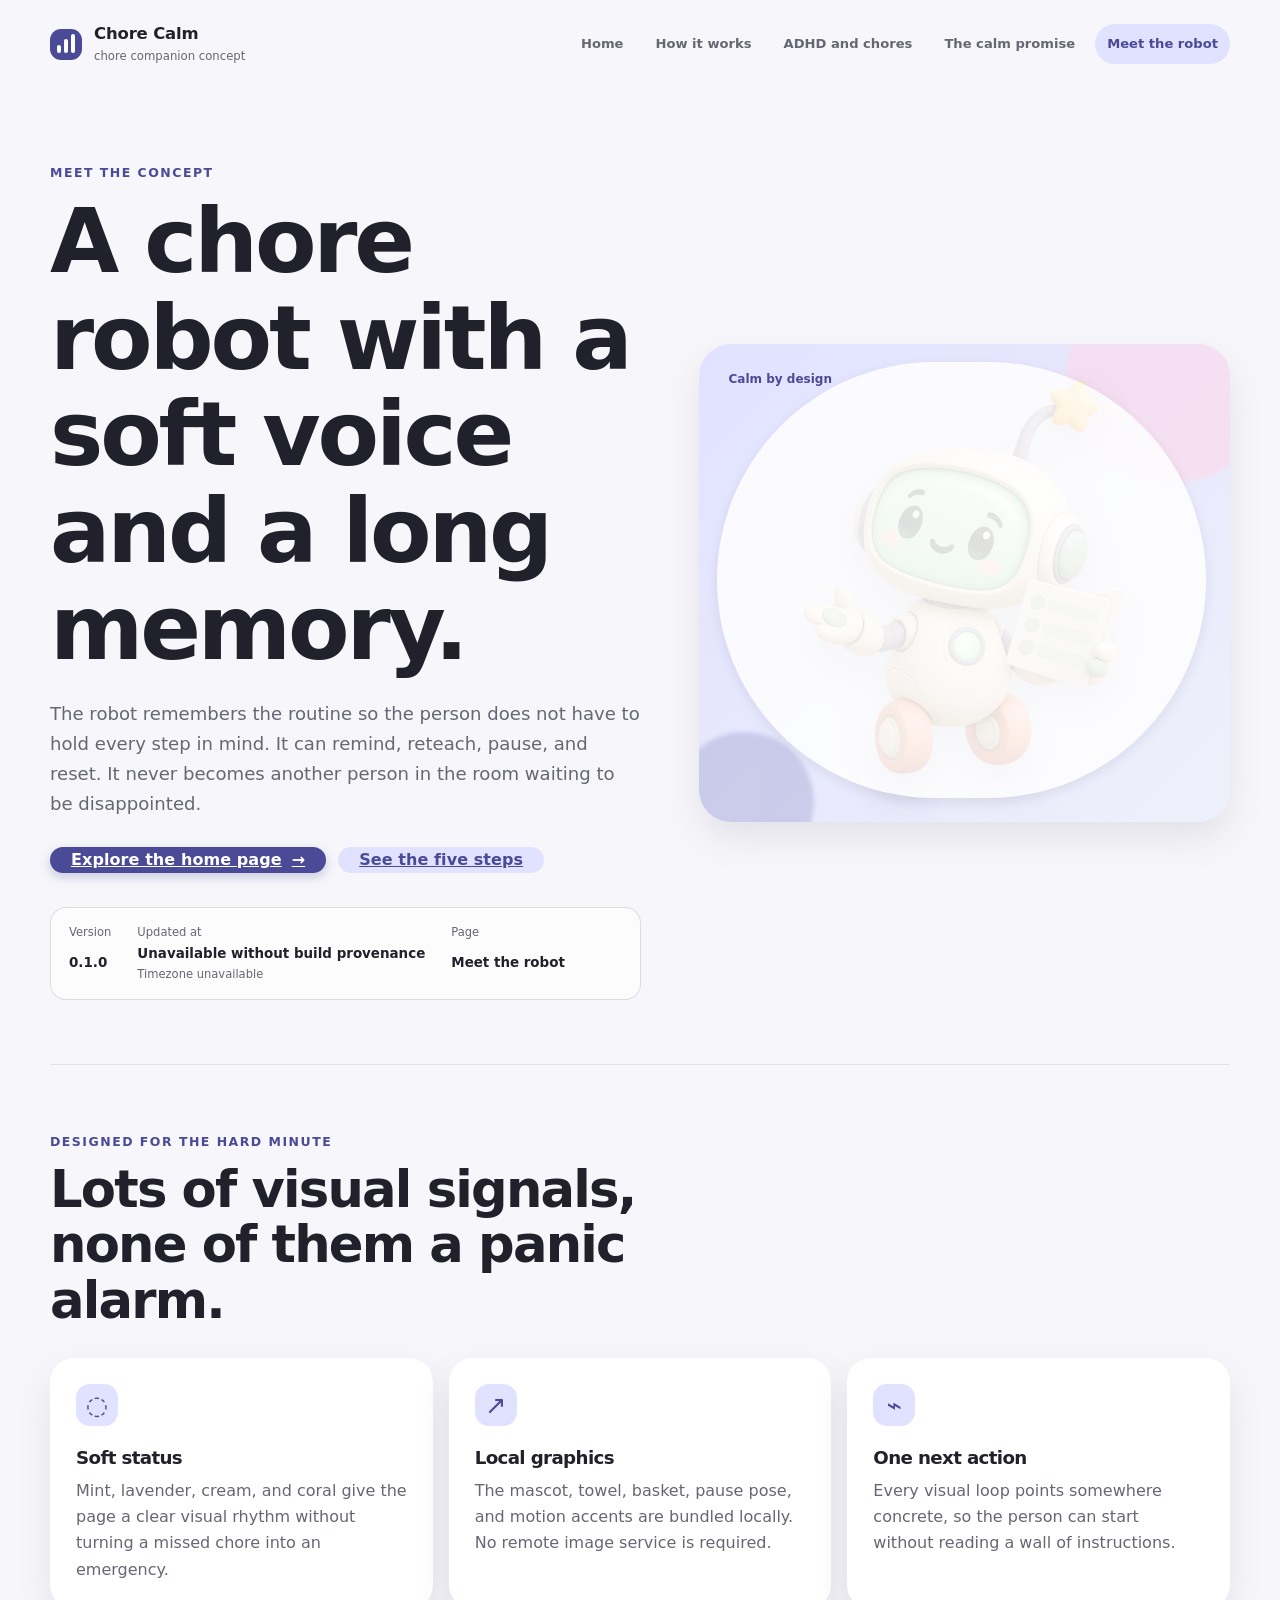
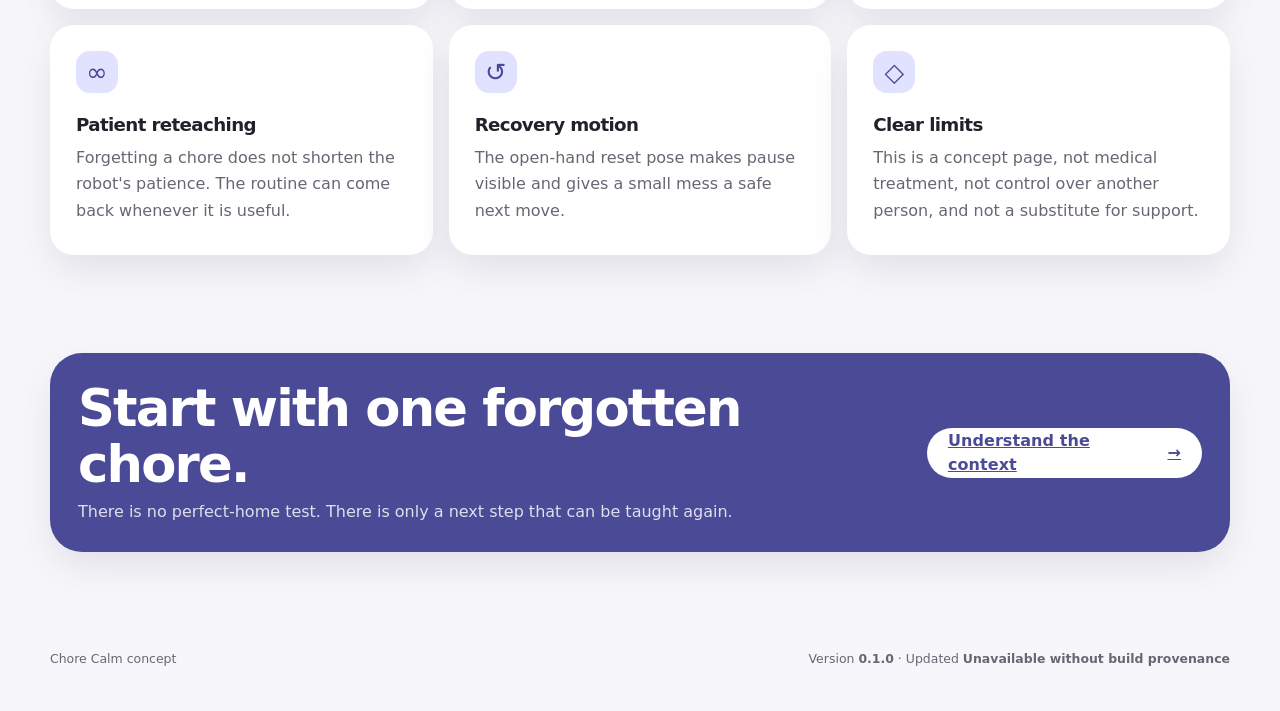
==== about-robot.html @ 0ca21f9e "Expand Chore Calm into a visual marketing site Add dedicated marketing pages for the five-step loop," ====
<!doctype html>
<html lang="en">
  <head>
    <meta charset="utf-8" /><meta name="viewport" content="width=device-width, initial-scale=1" /><meta name="theme-color" content="#f6f7fb" />
    <meta name="description" content="Meet the Chore Calm robot concept, its local-first graphics, and its clear limits." />
    <meta property="og:title" content="Meet the chore companion | Chore Calm" /><meta property="og:description" content="A friendly robot concept for patient teaching, calm reminders, and gentle resets." /><meta property="og:url" content="https://ding-ding-projects.github.io/chore-calm/about-robot.html" /><meta property="og:type" content="website" /><meta property="og:site_name" content="Chore Calm" /><meta property="og:image" content="https://ding-ding-projects.github.io/chore-calm/social-preview.png" /><meta property="og:image:width" content="1200" /><meta property="og:image:height" content="630" /><meta property="og:image:alt" content="Friendly Chore Calm robot holding a five-step card" /><meta name="twitter:card" content="summary_large_image" />
    <title>Meet the chore companion | Chore Calm</title><link rel="icon" href="favicon.svg" type="image/svg+xml" /><link rel="stylesheet" href="styles.css" />
  </head>
  <body><a class="skip-link" href="#main-content">Skip to content</a><div class="app-shell">
    <header class="top-bar" aria-label="Page header"><a class="brand" href="index.html" aria-label="Chore Calm home"><span class="brand-mark" aria-hidden="true"><span></span><span></span><span></span></span><span><strong>Chore Calm</strong><small>chore companion concept</small></span></a><nav class="page-nav" aria-label="Marketing pages"><a href="index.html">Home</a><a href="how-it-works.html">How it works</a><a href="adhd-and-chores.html">ADHD and chores</a><a href="calm-promise.html">The calm promise</a><a href="about-robot.html" aria-current="page">Meet the robot</a></nav></header>
    <main id="main-content" class="marketing-page" tabindex="-1">
      <section class="marketing-hero section-wrap" aria-labelledby="robot-title"><div><p class="eyebrow">Meet the concept</p><h1 id="robot-title">A chore robot with a soft voice and a long memory.</h1><p class="hero-lede">The robot remembers the routine so the person does not have to hold every step in mind. It can remind, reteach, pause, and reset. It never becomes another person in the room waiting to be disappointed.</p><div class="hero-actions"><a class="button button-filled" href="index.html">Explore the home page <span aria-hidden="true">→</span></a><a class="button button-tonal" href="how-it-works.html">See the five steps</a></div><div class="provenance-card" aria-label="Page provenance"><div><span class="meta-label">Version</span><strong data-version>0.1.0</strong></div><div><span class="meta-label">Updated at</span><strong data-updated>Unavailable</strong><small class="meta-label" data-timezone>Timezone unavailable</small></div><div><span class="meta-label">Page</span><strong>Meet the robot</strong></div></div></div><div class="marketing-hero-art"><img src="assets/chore-calm-mascot-hero.png" alt="Friendly cream, mint, and coral Chore Calm robot holding a five-step card" /><span class="graphic-badge">Calm by design</span></div></section>
      <section class="section-wrap graphics-section" aria-labelledby="details-title"><div class="section-heading"><p class="eyebrow">Designed for the hard minute</p><h2 id="details-title">Lots of visual signals, none of them a panic alarm.</h2></div><div class="marketing-grid">
        <md-card class="marketing-card"><span class="large-icon" aria-hidden="true">◌</span><h3>Soft status</h3><p>Mint, lavender, cream, and coral give the page a clear visual rhythm without turning a missed chore into an emergency.</p></md-card>
        <md-card class="marketing-card"><span class="large-icon" aria-hidden="true">↗</span><h3>Local graphics</h3><p>The mascot, towel, basket, pause pose, and motion accents are bundled locally. No remote image service is required.</p></md-card>
        <md-card class="marketing-card"><span class="large-icon" aria-hidden="true">⌁</span><h3>One next action</h3><p>Every visual loop points somewhere concrete, so the person can start without reading a wall of instructions.</p></md-card>
        <md-card class="marketing-card"><span class="large-icon" aria-hidden="true">∞</span><h3>Patient reteaching</h3><p>Forgetting a chore does not shorten the robot's patience. The routine can come back whenever it is useful.</p></md-card>
        <md-card class="marketing-card"><span class="large-icon" aria-hidden="true">↺</span><h3>Recovery motion</h3><p>The open-hand reset pose makes pause visible and gives a small mess a safe next move.</p></md-card>
        <md-card class="marketing-card promise-card-primary"><span class="large-icon" aria-hidden="true">◇</span><h3>Clear limits</h3><p>This is a concept page, not medical treatment, not control over another person, and not a substitute for support.</p></md-card>
      </div></section>
      <section class="section-wrap marketing-cta"><div><h2>Start with one forgotten chore.</h2><p>There is no perfect-home test. There is only a next step that can be taught again.</p></div><a class="button button-tonal" href="adhd-and-chores.html">Understand the context <span aria-hidden="true">→</span></a></section>
    </main><footer class="footer section-wrap"><span>Chore Calm concept</span><span>Version <strong data-version>0.1.0</strong> · Updated <strong data-updated>unavailable</strong></span></footer>
  </div><script src="build-provenance.js"></script><script src="md3-components.js"></script><script src="marketing-page.js"></script></body>
</html>
---- styles.css ----
:root {
  color-scheme: light;
  --bg: #f7f7fb;
  --surface: #ffffff;
  --surface-container: #eef0fb;
  --surface-high: #e5e7f4;
  --ink: #20212a;
  --muted: #656873;
  --outline: #777985;
  --primary: #4a4a96;
  --on-primary: #ffffff;
  --primary-soft: #e1e2ff;
  --secondary: #5d5c70;
  --tertiary: #87506f;
  --tertiary-soft: #ffd8ea;
  --success: #216a50;
  --shadow: 0 16px 36px rgba(43, 43, 70, 0.1);
  --radius-xl: 32px;
  --radius-lg: 24px;
  --radius-md: 16px;
  --radius-sm: 10px;
  --max-width: 1180px;
  --focus: 0 0 0 3px var(--surface), 0 0 0 6px #6868c0;
  font-family: Inter, ui-sans-serif, system-ui, -apple-system, BlinkMacSystemFont, "Segoe UI", sans-serif;
  line-height: 1.5;
  font-weight: 400;
  font-synthesis: none;
  text-rendering: optimizeLegibility;
}

:root[data-theme="dark"] {
  color-scheme: dark;
  --bg: #12131a;
  --surface: #1c1d25;
  --surface-container: #242535;
  --surface-high: #2b2c3f;
  --ink: #e6e1ea;
  --muted: #c4c1ca;
  --outline: #91919f;
  --primary: #c4c3ff;
  --on-primary: #292967;
  --primary-soft: #34346a;
  --secondary: #c8c5d8;
  --tertiary: #f3b1d3;
  --tertiary-soft: #632f50;
  --success: #7ed8af;
  --shadow: 0 16px 36px rgba(0, 0, 0, 0.26);
  --focus: 0 0 0 3px var(--surface), 0 0 0 6px #aaa9ff;
}

* { box-sizing: border-box; }
html { scroll-behavior: smooth; }
body { margin: 0; background: var(--bg); color: var(--ink); }
button, md-button, md-icon-button, md-step-marker, input, select { font: inherit; }
button, md-button, md-icon-button, md-step-marker, select, input[type="range"], input[type="checkbox"], .file-picker { min-height: 48px; }
button, md-button, md-icon-button, md-step-marker, select, .file-picker { cursor: pointer; }
button:focus-visible, md-button:focus-visible, md-icon-button:focus-visible, md-step-marker:focus-visible, a:focus-visible, select:focus-visible, input:focus-visible, .file-picker:focus-within { outline: none; box-shadow: var(--focus); }
a { color: inherit; }
.skip-link { position: fixed; z-index: 20; left: 16px; top: -60px; padding: 12px 16px; background: var(--primary); color: var(--on-primary); border-radius: 12px; text-decoration: none; }
.skip-link:focus { top: 16px; }
.app-shell { min-height: 100vh; overflow: hidden; }
.section-wrap { width: min(calc(100% - 48px), var(--max-width)); margin-inline: auto; }
.top-bar { display: flex; align-items: center; justify-content: space-between; width: min(calc(100% - 48px), var(--max-width)); min-height: 88px; margin: auto; }
.brand { display: inline-flex; align-items: center; gap: 12px; text-decoration: none; }
.brand strong { display: block; font-size: 1.03rem; letter-spacing: -0.01em; }
.brand small { display: block; color: var(--muted); font-size: 0.73rem; margin-top: 1px; }
.brand-mark { display: inline-flex; align-items: end; gap: 3px; height: 31px; padding: 7px; background: var(--primary); border-radius: 11px; }
.brand-mark span { display: block; width: 4px; border-radius: 5px; background: var(--on-primary); }
.brand-mark span:nth-child(1) { height: 8px; }.brand-mark span:nth-child(2) { height: 14px; }.brand-mark span:nth-child(3) { height: 19px; }
.top-actions { display: flex; align-items: center; gap: 10px; }.concept-chip { padding: 7px 12px; border-radius: 99px; color: var(--primary); background: var(--primary-soft); font-size: 0.78rem; font-weight: 700; }
.icon-button { display: inline-grid; place-items: center; width: 48px; padding: 0; border: 0; border-radius: 50%; background: transparent; color: var(--ink); font-size: 1.15rem; }
.icon-button:hover { background: var(--surface-high); }
.hero { display: grid; grid-template-columns: 1.02fr 0.98fr; gap: 72px; align-items: center; min-height: 610px; padding-top: 48px; padding-bottom: 64px; }
.eyebrow { margin: 0 0 12px; color: var(--primary); font-size: 0.78rem; font-weight: 800; letter-spacing: 0.12em; line-height: 1.2; text-transform: uppercase; }
h1, h2, h3, p { margin-top: 0; } h1, h2, h3 { letter-spacing: -0.035em; line-height: 1.08; } h1 { max-width: 650px; margin-bottom: 22px; font-size: clamp(3rem, 7vw, 5.85rem); font-weight: 760; } h2 { margin-bottom: 14px; font-size: clamp(2rem, 4vw, 3.3rem); } h3 { margin-bottom: 8px; font-size: 1.14rem; }
.hero-lede { max-width: 610px; margin-bottom: 28px; color: var(--muted); font-size: 1.13rem; line-height: 1.67; }
.hero-actions { display: flex; flex-wrap: wrap; gap: 12px; margin-bottom: 34px; }.button { display: inline-flex; align-items: center; justify-content: center; gap: 10px; padding: 0 20px; border: 1px solid transparent; border-radius: 999px; font-weight: 750; letter-spacing: 0.005em; transition: transform .18s ease, box-shadow .18s ease, background .18s ease; }.button:hover { transform: translateY(-1px); }.button-filled { background: var(--primary); color: var(--on-primary); box-shadow: 0 4px 12px color-mix(in srgb, var(--primary) 28%, transparent); }.button-tonal { background: var(--primary-soft); color: var(--primary); }.button-outlined { border-color: var(--outline); background: transparent; color: var(--ink); }.text-button { min-height: 40px; padding: 5px 10px; border: 0; border-radius: 9px; background: transparent; color: var(--primary); font-weight: 750; }.text-button:hover { background: var(--primary-soft); }
.provenance-card { display: flex; flex-wrap: wrap; gap: 17px 26px; padding: 16px 18px; border: 1px solid color-mix(in srgb, var(--outline) 24%, transparent); border-radius: var(--radius-md); background: color-mix(in srgb, var(--surface) 60%, transparent); }.provenance-card > div { display: grid; gap: 2px; }.meta-label { color: var(--muted); font-size: 0.72rem; }.provenance-card strong { font-size: 0.84rem; font-weight: 700; }
.hero-visual { display: grid; place-items: center; }.orbital-card { width: min(100%, 500px); overflow: hidden; border: 1px solid color-mix(in srgb, var(--outline) 18%, transparent); border-radius: var(--radius-xl); background: var(--surface-container); box-shadow: var(--shadow); }.orbital-label, .orbital-footer { display: flex; align-items: center; justify-content: space-between; padding: 20px 24px; color: var(--muted); font-size: 0.83rem; }.orbital-label { color: var(--ink); font-weight: 750; }.status-dot { display: inline-block; width: 9px; height: 9px; margin-right: 8px; border-radius: 50%; background: var(--success); box-shadow: 0 0 0 5px color-mix(in srgb, var(--success) 16%, transparent); }.orbital-art { display: block; width: 100%; height: auto; padding: 0 20px; }.orbit-path { fill: none; stroke: var(--primary); stroke-dasharray: 7 12; stroke-linecap: round; stroke-width: 3; opacity: .72; animation: draw-path 4s ease-in-out infinite alternate; }.path-node { fill: var(--surface); stroke: var(--primary); stroke-width: 4; animation: node-breathe 2.6s ease-in-out infinite; }.node-two { animation-delay: .25s; }.node-three { animation-delay: .5s; }.node-four { animation-delay: .75s; }.node-five { animation-delay: 1s; }.robot { transform-box: fill-box; transform-origin: center; animation: robot-float 3.8s ease-in-out infinite; }.robot-shadow { fill: color-mix(in srgb, var(--ink) 15%, transparent); }.robot-body { fill: var(--primary); }.robot-head { fill: var(--surface); stroke: var(--primary); stroke-width: 4; }.robot-eye { fill: var(--primary); }.robot-smile, .robot-antenna, .robot-arm { fill: none; stroke: var(--primary); stroke-linecap: round; stroke-width: 4; }.robot-light { fill: var(--tertiary); }.sparkle path { fill: none; stroke: var(--tertiary); stroke-linecap: round; stroke-width: 4; }.sparkle-one { animation: sparkle 2.5s ease-in-out infinite; }.sparkle-two { animation: sparkle 2.5s ease-in-out .8s infinite; }
.promise-section, .story-section, .controls-section, .closing-section { padding-block: 82px; }.promise-section { border-top: 1px solid color-mix(in srgb, var(--outline) 16%, transparent); }.section-heading { max-width: 700px; margin-bottom: 30px; }.promise-grid { display: grid; grid-template-columns: repeat(3, 1fr); gap: 16px; }.promise-card { min-height: 270px; padding: 28px; border-radius: var(--radius-lg); background: var(--surface); box-shadow: 0 2px 2px color-mix(in srgb, var(--ink) 5%, transparent); }.promise-card-primary { background: var(--tertiary-soft); }.promise-card p { color: var(--muted); line-height: 1.65; }.promise-card-primary p { color: color-mix(in srgb, var(--ink) 76%, transparent); }.large-icon { display: inline-grid; place-items: center; width: 42px; height: 42px; margin-bottom: 22px; border-radius: 14px; background: var(--primary-soft); color: var(--primary); font-size: 1.6rem; }.boundary-note { padding-top: 16px; border-top: 1px solid color-mix(in srgb, var(--ink) 18%, transparent); font-size: .92rem; }
.story-section { border-top: 1px solid color-mix(in srgb, var(--outline) 16%, transparent); }.story-header { display: flex; align-items: end; justify-content: space-between; gap: 24px; }.story-tools { display: flex; align-items: center; flex-wrap: wrap; justify-content: end; gap: 14px; }.switch-label { display: inline-flex; align-items: center; gap: 9px; min-height: 48px; color: var(--ink); font-size: .88rem; font-weight: 700; }.switch-label input { position: absolute; width: 1px; height: 1px; opacity: .01; }.switch-track { position: relative; display: inline-block; width: 42px; height: 24px; padding: 3px; border-radius: 99px; background: var(--outline); transition: background .2s ease; }.switch-track span { display: block; width: 18px; height: 18px; border-radius: 50%; background: white; transition: transform .2s ease; }.switch-label input:checked + .switch-track { background: var(--primary); }.switch-label input:checked + .switch-track span { transform: translateX(18px); }
.scenario-bar { display: flex; align-items: end; gap: 22px; margin-top: 28px; padding: 20px; border-radius: var(--radius-md); background: var(--surface-container); }.scenario-bar label { display: grid; gap: 6px; min-width: min(100%, 285px); }.field-label { color: var(--muted); font-size: .76rem; font-weight: 800; text-transform: uppercase; letter-spacing: .08em; }.scenario-bar select, .field-row select { width: 100%; min-height: 48px; padding: 0 14px; border: 1px solid var(--outline); border-radius: 11px; background: var(--surface); color: var(--ink); }.scenario-bar p { margin: 0; color: var(--muted); font-size: .95rem; }
.story-layout { display: grid; grid-template-columns: minmax(0, 1fr) 330px; gap: 54px; align-items: start; margin-top: 38px; }.story-rail { position: relative; }.rail-line { position: absolute; left: 20px; top: 22px; bottom: 22px; width: 2px; background: color-mix(in srgb, var(--primary) 24%, transparent); }.story-steps { display: grid; gap: 12px; position: relative; list-style: none; margin: 0; padding: 0; }.story-step { display: grid; grid-template-columns: 42px 1fr; gap: 18px; align-items: start; min-height: 104px; padding: 12px 14px 18px 0; border-radius: 18px; transition: background .28s ease, transform .28s ease; }.story-step.is-current { background: var(--surface); transform: translateX(5px); }.step-marker { display: grid; place-items: center; width: 42px; height: 42px; border: 3px solid var(--primary); border-radius: 50%; background: var(--bg); color: var(--primary); font-weight: 800; z-index: 1; }.story-step.is-current .step-marker { background: var(--primary); color: var(--on-primary); box-shadow: 0 0 0 6px var(--primary-soft); }.story-step h3 { margin: 0 0 5px; font-size: 1.15rem; }.story-step p { max-width: 620px; margin: 0; color: var(--muted); }.story-step .secondary-copy { display: none; margin-top: 4px; font-size: .9rem; }.lang-zh .primary-copy { display: none; }.lang-zh .secondary-copy { display: block; }.lang-bilingual .secondary-copy { display: block; }
.narration-card { position: sticky; top: 22px; padding: 24px; border-radius: var(--radius-lg); background: var(--primary); color: var(--on-primary); box-shadow: var(--shadow); }.narration-topline { color: color-mix(in srgb, var(--on-primary) 76%, transparent); font-size: .8rem; font-weight: 750; }.narration-card .status-dot { background: #b5efc6; box-shadow: 0 0 0 5px rgba(181,239,198,.16); }.narration-card p { min-height: 130px; margin: 28px 0 24px; font-size: 1.25rem; font-weight: 700; line-height: 1.35; }.narration-progress { height: 6px; overflow: hidden; border-radius: 99px; background: color-mix(in srgb, var(--on-primary) 26%, transparent); }.narration-progress span { display: block; width: 20%; height: 100%; border-radius: inherit; background: var(--on-primary); transition: width .3s ease; }.narration-footer { display: flex; align-items: center; justify-content: space-between; gap: 12px; margin-top: 14px; color: color-mix(in srgb, var(--on-primary) 82%, transparent); font-size: .83rem; }.narration-footer .text-button { color: var(--on-primary); }
.controls-section { border-top: 1px solid color-mix(in srgb, var(--outline) 16%, transparent); }.control-grid { display: grid; grid-template-columns: repeat(3, 1fr); gap: 16px; }.control-card { display: flex; gap: 18px; padding: 24px; border-radius: var(--radius-lg); background: var(--surface); }.control-card p { margin-bottom: 0; color: var(--muted); font-size: .93rem; line-height: 1.6; }.control-card-icon { display: grid; place-items: center; flex: 0 0 42px; width: 42px; height: 42px; border-radius: 13px; background: var(--surface-container); color: var(--primary); font-size: 1.45rem; }.closing-section { padding-top: 24px; }.closing-card { display: flex; align-items: center; justify-content: space-between; gap: 32px; padding: 44px; border-radius: var(--radius-xl); background: var(--surface-container); }.closing-card p:not(.eyebrow) { max-width: 700px; margin: 0; color: var(--muted); line-height: 1.7; }.footer { display: flex; justify-content: space-between; gap: 20px; padding-block: 28px 42px; color: var(--muted); font-size: .78rem; }
.toast-region { position: fixed; right: 20px; bottom: 20px; z-index: 25; display: grid; gap: 10px; width: min(360px, calc(100% - 40px)); }.toast { padding: 15px 17px; border: 1px solid color-mix(in srgb, var(--outline) 30%, transparent); border-radius: 15px; background: var(--surface); color: var(--ink); box-shadow: var(--shadow); animation: toast-in .25s ease both; }.toast strong { display: block; margin-bottom: 3px; }.toast p { margin: 0; color: var(--muted); font-size: .88rem; }
.surface-dialog { width: min(680px, calc(100% - 32px)); max-height: min(760px, calc(100dvh - 32px)); padding: 0; overflow: hidden; border: 1px solid color-mix(in srgb, var(--outline) 35%, transparent); border-radius: var(--radius-xl); background: var(--surface); color: var(--ink); box-shadow: 0 24px 70px rgba(0,0,0,.3); }.surface-dialog::backdrop { background: rgba(18, 19, 26, .48); backdrop-filter: blur(4px); }.dialog-header { display: flex; align-items: start; justify-content: space-between; gap: 18px; padding: 28px 30px 18px; }.dialog-header h2 { margin-bottom: 0; }.dialog-scroll { max-height: min(570px, calc(100dvh - 188px)); overflow: auto; padding: 0 30px 22px; }.settings-group { padding-block: 20px; border-top: 1px solid color-mix(in srgb, var(--outline) 20%, transparent); }.settings-group h3 { margin-bottom: 16px; font-size: 1.1rem; }.settings-copy { margin: 0 0 16px; color: var(--muted); font-size: .9rem; }.field-row { display: grid; grid-template-columns: 1fr minmax(170px, 230px); align-items: center; gap: 18px; min-height: 68px; }.field-row > span { display: grid; gap: 3px; }.field-row small { color: var(--muted); font-size: .78rem; }.field-row input[type="range"] { width: 100%; accent-color: var(--primary); }.full-row { width: 100%; margin-top: 10px; }.file-picker { display: flex; align-items: center; gap: 12px; flex-wrap: wrap; color: var(--muted); }.file-picker input { position: absolute; width: 1px; height: 1px; overflow: hidden; clip: rect(0 0 0 0); white-space: nowrap; }.file-picker .button { min-height: 48px; }.dialog-actions { display: flex; justify-content: end; padding: 14px 30px 24px; border-top: 1px solid color-mix(in srgb, var(--outline) 20%, transparent); }.palette-dialog { width: min(620px, calc(100% - 32px)); }.palette-search { display: flex; align-items: center; gap: 10px; margin: 0 30px 12px; padding: 0 14px; border: 1px solid var(--outline); border-radius: 14px; }.palette-search input { width: 100%; min-height: 52px; border: 0; outline: 0; background: transparent; color: var(--ink); }.palette-results { display: grid; gap: 6px; min-height: 90px; max-height: 330px; overflow: auto; margin: 0; padding: 0 30px; list-style: none; }.palette-results button { display: flex; align-items: center; justify-content: space-between; width: 100%; min-height: 54px; padding: 0 14px; border: 0; border-radius: 12px; background: transparent; color: var(--ink); text-align: left; }.palette-results button:hover, .palette-results button[aria-selected="true"] { background: var(--primary-soft); }.palette-results small { color: var(--muted); }.palette-hint { margin: 18px 30px 24px; color: var(--muted); font-size: .76rem; }.palette-hint kbd { display: inline-block; margin-right: 4px; padding: 2px 5px; border: 1px solid var(--outline); border-radius: 4px; font-family: inherit; }
@keyframes draw-path { from { stroke-dashoffset: 0; } to { stroke-dashoffset: -38; } } @keyframes node-breathe { 0%,100% { transform: scale(1); transform-origin: center; } 50% { transform: scale(1.12); transform-origin: center; } } @keyframes robot-float { 0%,100% { transform: translateY(0); } 50% { transform: translateY(-7px); } } @keyframes sparkle { 0%,100% { opacity: .25; transform: scale(.7); transform-origin: center; } 50% { opacity: 1; transform: scale(1); transform-origin: center; } } @keyframes toast-in { from { opacity: 0; transform: translateY(8px); } to { opacity: 1; transform: translateY(0); } }
@media (prefers-reduced-motion: reduce) { *, *::before, *::after { scroll-behavior: auto !important; animation-duration: .001ms !important; animation-iteration-count: 1 !important; transition-duration: .001ms !important; } }
@media (max-width: 880px) { .hero { grid-template-columns: 1fr; gap: 34px; min-height: auto; }.hero-copy { max-width: 700px; }.hero-visual { justify-items: start; }.promise-grid, .control-grid { grid-template-columns: 1fr 1fr; }.promise-card-primary { grid-column: 1 / -1; }.story-layout { grid-template-columns: 1fr; gap: 28px; }.narration-card { position: relative; top: auto; }.narration-card p { min-height: auto; }.closing-card { align-items: start; flex-direction: column; } }
@media (max-width: 600px) { .section-wrap, .top-bar { width: min(calc(100% - 32px), var(--max-width)); }.top-bar { min-height: 76px; }.concept-chip { display: none; }.hero { padding-top: 34px; padding-bottom: 36px; }.hero-lede { font-size: 1rem; }.provenance-card { display: grid; gap: 11px; }.promise-section, .story-section, .controls-section, .closing-section { padding-block: 58px; }.promise-grid, .control-grid { grid-template-columns: 1fr; }.promise-card-primary { grid-column: auto; }.story-header, .scenario-bar { align-items: start; flex-direction: column; }.story-tools { justify-content: start; }.story-step { grid-template-columns: 36px 1fr; gap: 14px; }.step-marker { width: 36px; height: 36px; }.rail-line { left: 17px; }.closing-card { padding: 28px; }.footer { align-items: start; flex-direction: column; }.field-row { grid-template-columns: 1fr; gap: 7px; padding-block: 10px; }.dialog-header, .dialog-scroll { padding-inline: 20px; }.palette-search, .palette-results { margin-inline: 20px; padding-inline: 0; }.palette-hint { margin-inline: 20px; } }
@media (max-width: 360px) { .section-wrap, .top-bar { width: calc(100% - 24px); } h1 { font-size: 2.7rem; }.hero-actions .button { width: 100%; }.story-tools .button { width: 100%; }.narration-footer { align-items: start; flex-direction: column; } }

.narration-card .tone-note { min-height: 0; margin: -10px 0 22px; color: color-mix(in srgb, var(--on-primary) 76%, transparent); font-size: .88rem; font-weight: 500; }
.surface-dialog { resize: both; }
.hero-mascot { display: block; width: 125px; height: 125px; object-fit: contain; margin: -12px 24px -6px auto; filter: drop-shadow(0 10px 12px rgba(31, 31, 45, .15)); }
.story-character { display: block; width: 100%; height: 130px; object-fit: contain; object-position: right center; margin: 8px 0 -12px; filter: drop-shadow(0 8px 10px rgba(0, 0, 0, .14)); }
.palette-results md-button { display: flex; align-items: center; justify-content: space-between; width: 100%; min-height: 54px; padding: 0 14px; border: 0; border-radius: 12px; background: transparent; color: var(--ink); text-align: left; }
.palette-results md-button:hover, .palette-results md-button[aria-selected="true"] { background: var(--primary-soft); }

/* Marketing pages and registered local Lang gui component surfaces. */
md-button, md-icon-button { font: inherit; }
md-button, md-icon-button { display: inline-flex; align-items: center; justify-content: center; cursor: pointer; }
md-button:focus-visible, md-icon-button:focus-visible { outline: none; box-shadow: var(--focus); }
md-card { display: block; }
.page-nav { display: flex; align-items: center; gap: 8px; flex-wrap: wrap; }
.page-nav a { padding: 10px 12px; border-radius: 999px; color: var(--muted); text-decoration: none; font-size: .82rem; font-weight: 750; }
.page-nav a:hover, .page-nav a[aria-current="page"] { color: var(--primary); background: var(--primary-soft); }
.marketing-page { padding-bottom: 70px; }
.marketing-hero { display: grid; grid-template-columns: minmax(0, 1fr) minmax(320px, .9fr); gap: 58px; align-items: center; padding-block: 78px 64px; }
.marketing-hero h1 { max-width: 720px; }
.marketing-hero .hero-lede { max-width: 680px; }
.marketing-hero-art { position: relative; min-height: 450px; display: grid; place-items: center; padding: 24px; border-radius: var(--radius-xl); background: linear-gradient(135deg, var(--primary-soft), var(--surface-container)); overflow: hidden; box-shadow: var(--shadow); }
.marketing-hero-art::before, .marketing-hero-art::after { content: ""; position: absolute; border-radius: 50%; filter: blur(2px); opacity: .55; }
.marketing-hero-art::before { width: 210px; height: 210px; top: -70px; right: -45px; background: var(--tertiary-soft); }
.marketing-hero-art::after { width: 140px; height: 140px; bottom: -50px; left: -25px; background: var(--primary); opacity: .18; }
.marketing-hero-art img { position: relative; z-index: 1; width: min(100%, 390px); max-height: 430px; object-fit: contain; filter: drop-shadow(0 18px 18px rgba(31, 31, 45, .18)); animation: robot-float 3.8s ease-in-out infinite; }
.marketing-hero-art .graphic-badge { position: absolute; z-index: 2; right: 24px; bottom: 24px; }
.section-lede { max-width: 720px; color: var(--muted); font-size: 1.05rem; line-height: 1.7; }
.marketing-band { margin-block: 18px 26px; padding: 24px; border: 1px solid color-mix(in srgb, var(--outline) 25%, transparent); border-radius: var(--radius-lg); background: var(--surface); box-shadow: var(--shadow); }
.marketing-band strong { color: var(--primary); }
.graphics-section { padding-block: 70px; border-top: 1px solid color-mix(in srgb, var(--outline) 16%, transparent); }
.graphics-grid { display: grid; grid-template-columns: repeat(2, minmax(0, 1fr)); gap: 18px; }
.graphic-card { overflow: hidden; border-radius: var(--radius-lg); background: var(--surface); box-shadow: var(--shadow); }
.graphic-card-large { grid-column: 1 / -1; display: grid; grid-template-columns: minmax(260px, .9fr) minmax(0, 1fr); }
.graphic-stage { position: relative; min-height: 240px; display: grid; place-items: center; overflow: hidden; }
.graphic-stage img { position: relative; z-index: 1; width: min(78%, 300px); height: 220px; object-fit: contain; filter: drop-shadow(0 14px 14px rgba(31, 31, 45, .16)); animation: robot-float 4.2s ease-in-out infinite; }
.graphic-stage-mint { background: linear-gradient(145deg, #dff7ed, #ebebff); }
.graphic-stage-laundry { background: linear-gradient(145deg, #eef4dd, #e4e1ff); }
.graphic-stage-reset { background: linear-gradient(145deg, #ffe5dc, #e7e0ff); }
.graphic-stage::before, .graphic-stage::after { content: ""; position: absolute; border-radius: 50%; background: var(--surface); opacity: .5; }
.graphic-stage::before { width: 160px; height: 160px; top: -42px; right: -30px; }
.graphic-stage::after { width: 110px; height: 110px; bottom: -32px; left: -20px; background: var(--tertiary-soft); }
.graphic-badge { position: absolute; z-index: 2; left: 18px; top: 18px; padding: 8px 12px; border-radius: 999px; background: color-mix(in srgb, var(--surface) 85%, transparent); color: var(--primary); font-size: .75rem; font-weight: 800; box-shadow: 0 4px 12px rgba(31, 31, 45, .08); }
.graphic-copy { padding: 24px; }
.graphic-copy p { margin-bottom: 0; color: var(--muted); line-height: 1.65; }
.graphic-card-loop { grid-column: 1 / -1; }
.graphic-stage-loop { min-height: 260px; padding: 18px; background: radial-gradient(circle at 20% 25%, var(--tertiary-soft), transparent 32%), linear-gradient(145deg, var(--surface-container), var(--primary-soft)); }
.graphic-stage-loop svg { width: min(100%, 500px); height: auto; }
.marketing-loop { fill: none; stroke: var(--primary); stroke-width: 5; stroke-linecap: round; stroke-dasharray: 9 13; animation: draw-path 4s ease-in-out infinite alternate; }
.graphic-stage-loop circle { fill: var(--surface); stroke: var(--primary); stroke-width: 4; animation: node-breathe 2.6s ease-in-out infinite; }
.loop-sparkle path { fill: none; stroke: var(--tertiary); stroke-width: 5; stroke-linecap: round; }
.loop-labels { position: absolute; right: 22px; bottom: 18px; left: 22px; display: flex; justify-content: space-between; color: var(--primary); font-size: .78rem; font-weight: 800; text-transform: uppercase; letter-spacing: .08em; }
.marketing-grid { display: grid; grid-template-columns: repeat(3, minmax(0, 1fr)); gap: 16px; }
.marketing-card { min-height: 230px; padding: 26px; border-radius: var(--radius-lg); background: var(--surface); box-shadow: var(--shadow); }
.marketing-card h3 { margin-bottom: 10px; }
.marketing-card p { margin-bottom: 0; color: var(--muted); line-height: 1.65; }
.marketing-cta { display: flex; align-items: center; justify-content: space-between; gap: 24px; margin-top: 28px; padding: 28px; border-radius: var(--radius-xl); background: var(--primary); color: var(--on-primary); box-shadow: var(--shadow); }
.marketing-cta h2 { margin-bottom: 8px; }
.marketing-cta p { max-width: 680px; margin-bottom: 0; color: color-mix(in srgb, var(--on-primary) 82%, transparent); }
.marketing-cta .button-tonal { background: var(--on-primary); color: var(--on-primary-container, var(--primary)); }
@media (max-width: 880px) { .marketing-hero { grid-template-columns: 1fr; }.graphic-card-large { grid-template-columns: 1fr; }.marketing-grid { grid-template-columns: 1fr 1fr; } }
@media (max-width: 600px) { .page-nav { width: 100%; justify-content: flex-start; overflow-x: auto; flex-wrap: nowrap; }.page-nav a { flex: 0 0 auto; }.marketing-hero { padding-block: 42px 44px; }.marketing-hero-art { min-height: 340px; }.graphics-grid, .marketing-grid { grid-template-columns: 1fr; }.marketing-cta { align-items: flex-start; flex-direction: column; }.loop-labels { font-size: .63rem; } }
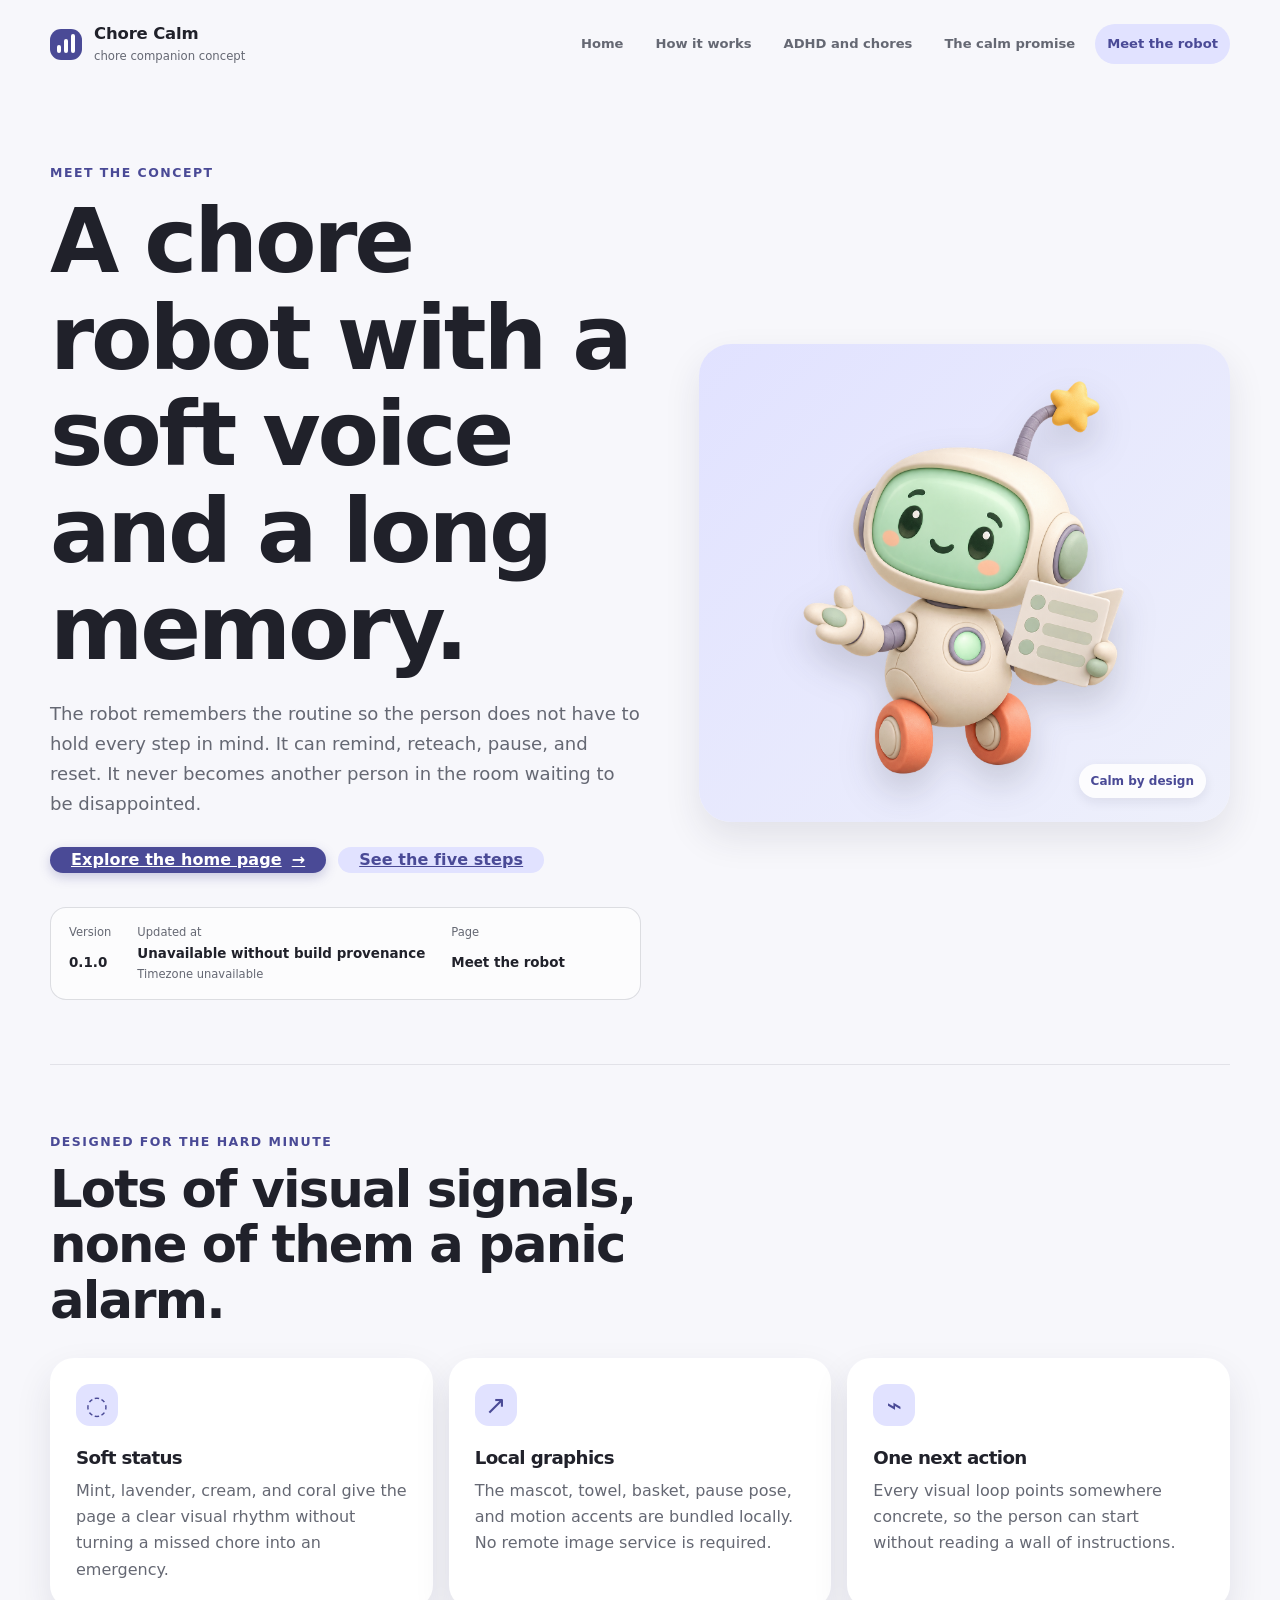
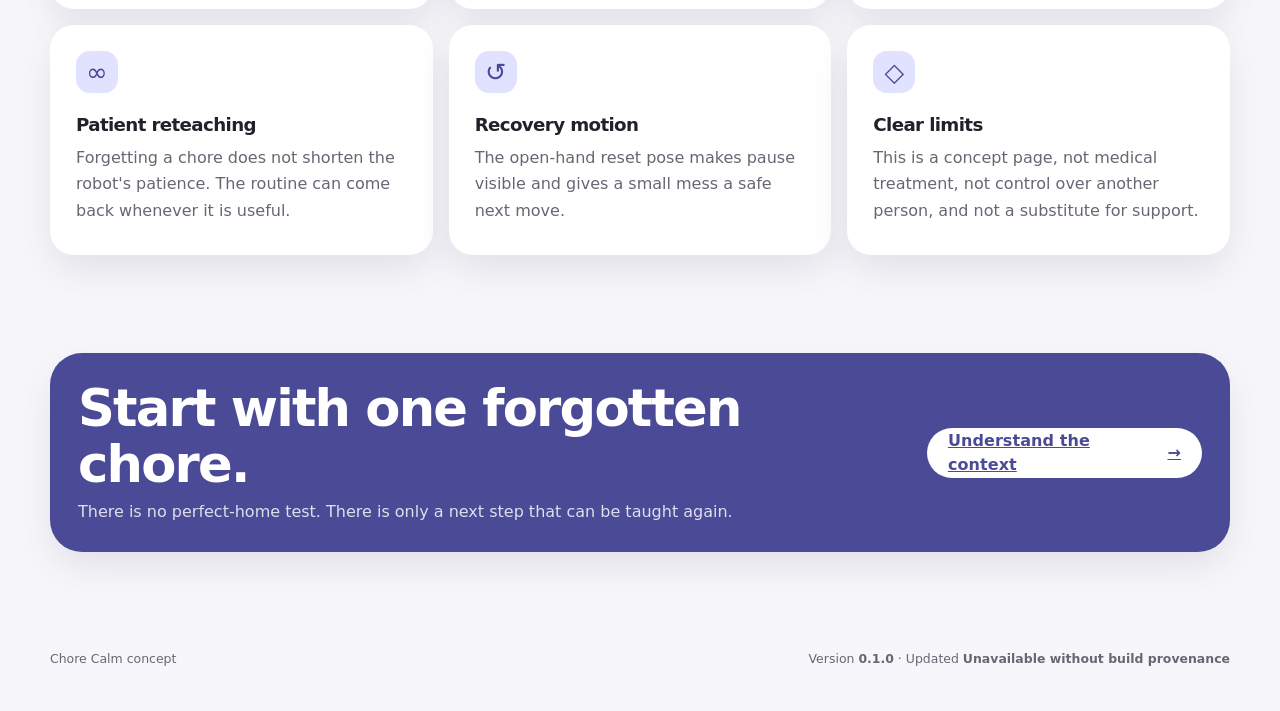
==== commit 1362ea5e: "Suppress public pages from search indexing English: Add page-level noindex metadata and document why" ====
--- a/about-robot.html
+++ b/about-robot.html
@@ -1,7 +1,7 @@
 <!doctype html>
 <html lang="en">
   <head>
-    <meta charset="utf-8" /><meta name="viewport" content="width=device-width, initial-scale=1" /><meta name="theme-color" content="#f6f7fb" />
+    <meta charset="utf-8" /><meta name="viewport" content="width=device-width, initial-scale=1" /><meta name="robots" content="noindex, nofollow, noarchive" /><meta name="theme-color" content="#f6f7fb" />
     <meta name="description" content="Meet the Chore Calm robot concept, its local-first graphics, and its clear limits." />
     <meta property="og:title" content="Meet the chore companion | Chore Calm" /><meta property="og:description" content="A friendly robot concept for patient teaching, calm reminders, and gentle resets." /><meta property="og:url" content="https://ding-ding-projects.github.io/chore-calm/about-robot.html" /><meta property="og:type" content="website" /><meta property="og:site_name" content="Chore Calm" /><meta property="og:image" content="https://ding-ding-projects.github.io/chore-calm/social-preview.png" /><meta property="og:image:width" content="1200" /><meta property="og:image:height" content="630" /><meta property="og:image:alt" content="Friendly Chore Calm robot holding a five-step card" /><meta name="twitter:card" content="summary_large_image" />
     <title>Meet the chore companion | Chore Calm</title><link rel="icon" href="favicon.svg" type="image/svg+xml" /><link rel="stylesheet" href="styles.css" />
--- a/styles.css
+++ b/styles.css
@@ -112,10 +112,11 @@
 .marketing-hero .hero-lede { max-width: 680px; }
 .marketing-hero-art { position: relative; min-height: 450px; display: grid; place-items: center; padding: 24px; border-radius: var(--radius-xl); background: linear-gradient(135deg, var(--primary-soft), var(--surface-container)); overflow: hidden; box-shadow: var(--shadow); }
 .marketing-hero-art::before, .marketing-hero-art::after { content: ""; position: absolute; border-radius: 50%; filter: blur(2px); opacity: .55; }
+.marketing-hero-art::before, .marketing-hero-art::after, .graphic-stage::before, .graphic-stage::after { display: none; }
 .marketing-hero-art::before { width: 210px; height: 210px; top: -70px; right: -45px; background: var(--tertiary-soft); }
 .marketing-hero-art::after { width: 140px; height: 140px; bottom: -50px; left: -25px; background: var(--primary); opacity: .18; }
-.marketing-hero-art img { position: relative; z-index: 1; width: min(100%, 390px); max-height: 430px; object-fit: contain; filter: drop-shadow(0 18px 18px rgba(31, 31, 45, .18)); animation: robot-float 3.8s ease-in-out infinite; }
-.marketing-hero-art .graphic-badge { position: absolute; z-index: 2; right: 24px; bottom: 24px; }
+.marketing-hero-art img { position: relative; z-index: 2; width: min(100%, 390px); max-height: 430px; object-fit: contain; filter: drop-shadow(0 18px 18px rgba(31, 31, 45, .18)); animation: robot-float 3.8s ease-in-out infinite; }
+.marketing-hero-art .graphic-badge { position: absolute; z-index: 2; left: auto; top: auto; right: 24px; bottom: 24px; }
 .section-lede { max-width: 720px; color: var(--muted); font-size: 1.05rem; line-height: 1.7; }
 .marketing-band { margin-block: 18px 26px; padding: 24px; border: 1px solid color-mix(in srgb, var(--outline) 25%, transparent); border-radius: var(--radius-lg); background: var(--surface); box-shadow: var(--shadow); }
 .marketing-band strong { color: var(--primary); }
@@ -124,14 +125,14 @@
 .graphic-card { overflow: hidden; border-radius: var(--radius-lg); background: var(--surface); box-shadow: var(--shadow); }
 .graphic-card-large { grid-column: 1 / -1; display: grid; grid-template-columns: minmax(260px, .9fr) minmax(0, 1fr); }
 .graphic-stage { position: relative; min-height: 240px; display: grid; place-items: center; overflow: hidden; }
-.graphic-stage img { position: relative; z-index: 1; width: min(78%, 300px); height: 220px; object-fit: contain; filter: drop-shadow(0 14px 14px rgba(31, 31, 45, .16)); animation: robot-float 4.2s ease-in-out infinite; }
+.graphic-stage img { position: relative; z-index: 2; width: min(78%, 300px); height: 220px; object-fit: contain; filter: drop-shadow(0 14px 14px rgba(31, 31, 45, .16)); animation: robot-float 4.2s ease-in-out infinite; }
 .graphic-stage-mint { background: linear-gradient(145deg, #dff7ed, #ebebff); }
 .graphic-stage-laundry { background: linear-gradient(145deg, #eef4dd, #e4e1ff); }
 .graphic-stage-reset { background: linear-gradient(145deg, #ffe5dc, #e7e0ff); }
-.graphic-stage::before, .graphic-stage::after { content: ""; position: absolute; border-radius: 50%; background: var(--surface); opacity: .5; }
+.graphic-stage::before, .graphic-stage::after { content: ""; position: absolute; z-index: 0; border-radius: 50%; background: var(--surface); opacity: .5; }
 .graphic-stage::before { width: 160px; height: 160px; top: -42px; right: -30px; }
 .graphic-stage::after { width: 110px; height: 110px; bottom: -32px; left: -20px; background: var(--tertiary-soft); }
-.graphic-badge { position: absolute; z-index: 2; left: 18px; top: 18px; padding: 8px 12px; border-radius: 999px; background: color-mix(in srgb, var(--surface) 85%, transparent); color: var(--primary); font-size: .75rem; font-weight: 800; box-shadow: 0 4px 12px rgba(31, 31, 45, .08); }
+.graphic-badge { position: absolute; z-index: 2; left: 18px; top: 18px; width: max-content; max-width: calc(100% - 36px); height: fit-content; padding: 8px 12px; border-radius: 999px; background: color-mix(in srgb, var(--surface) 85%, transparent); color: var(--primary); font-size: .75rem; font-weight: 800; box-shadow: 0 4px 12px rgba(31, 31, 45, .08); }
 .graphic-copy { padding: 24px; }
 .graphic-copy p { margin-bottom: 0; color: var(--muted); line-height: 1.65; }
 .graphic-card-loop { grid-column: 1 / -1; }
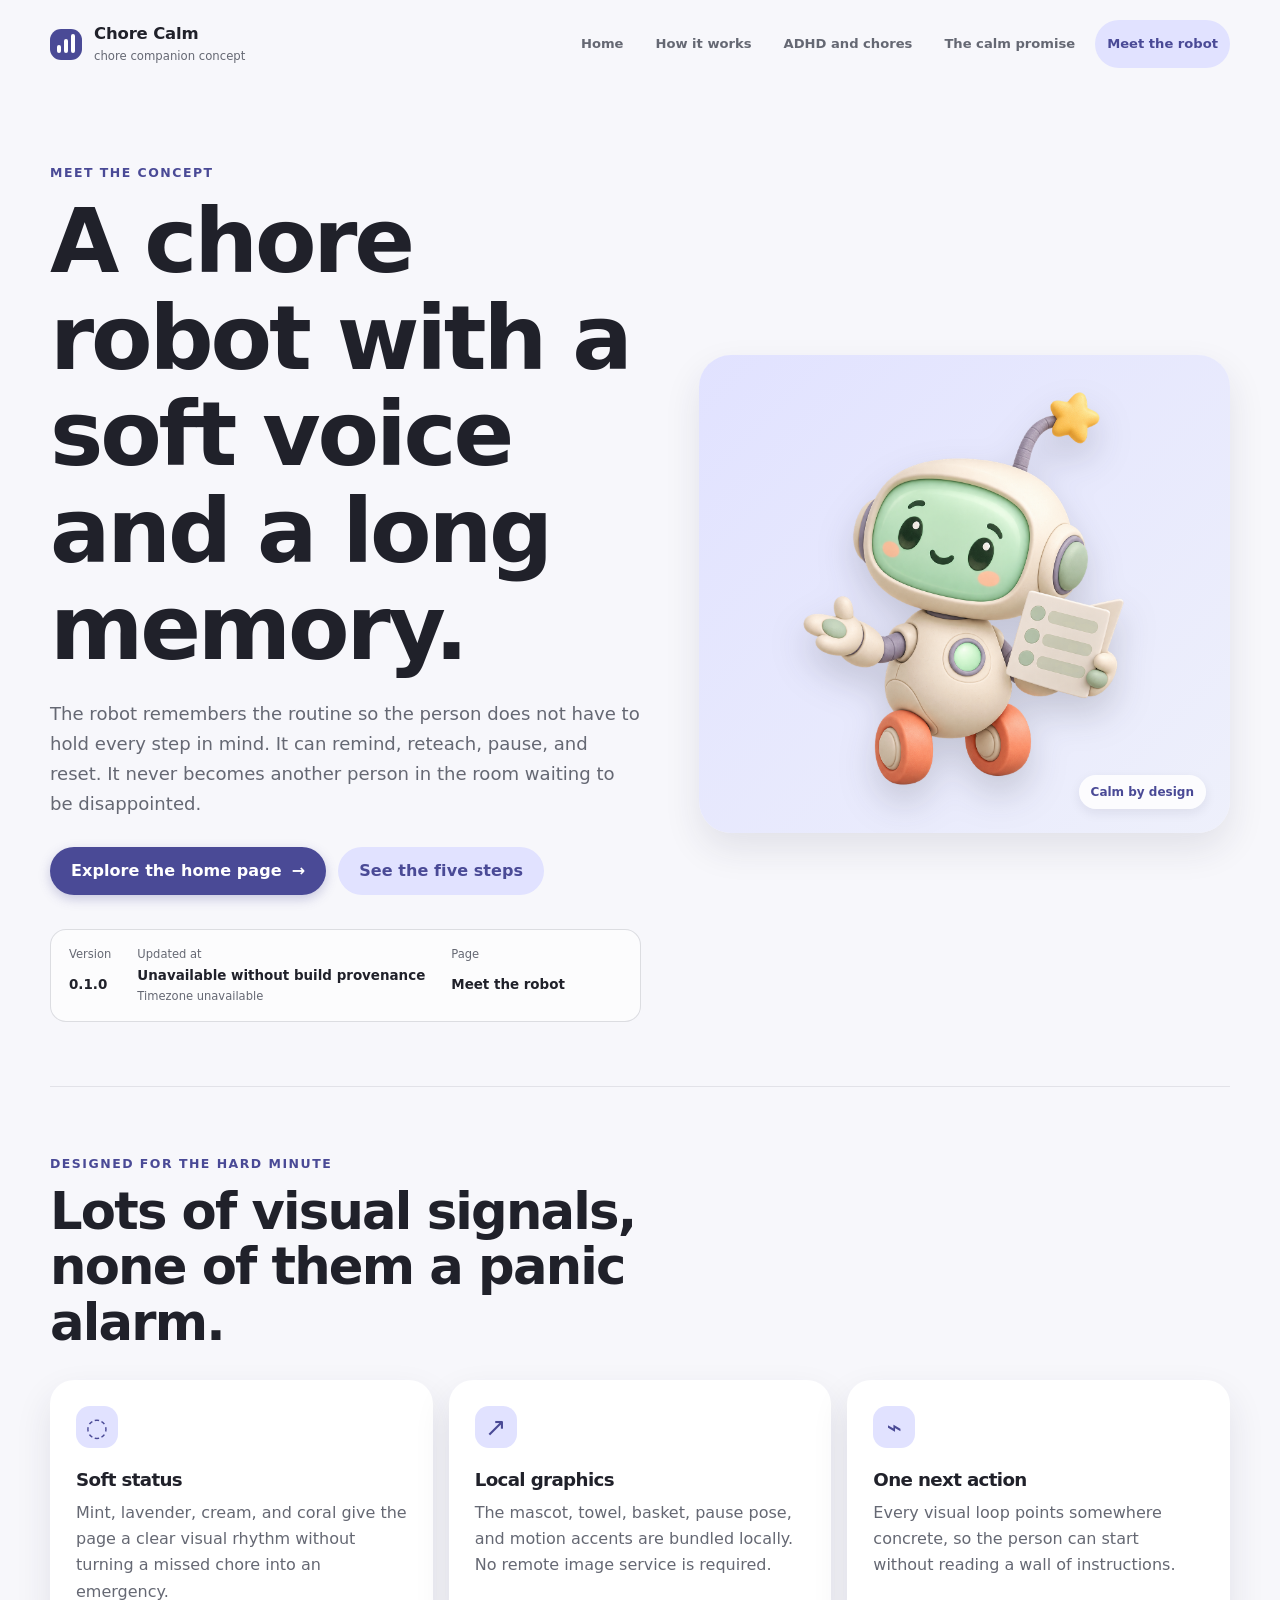
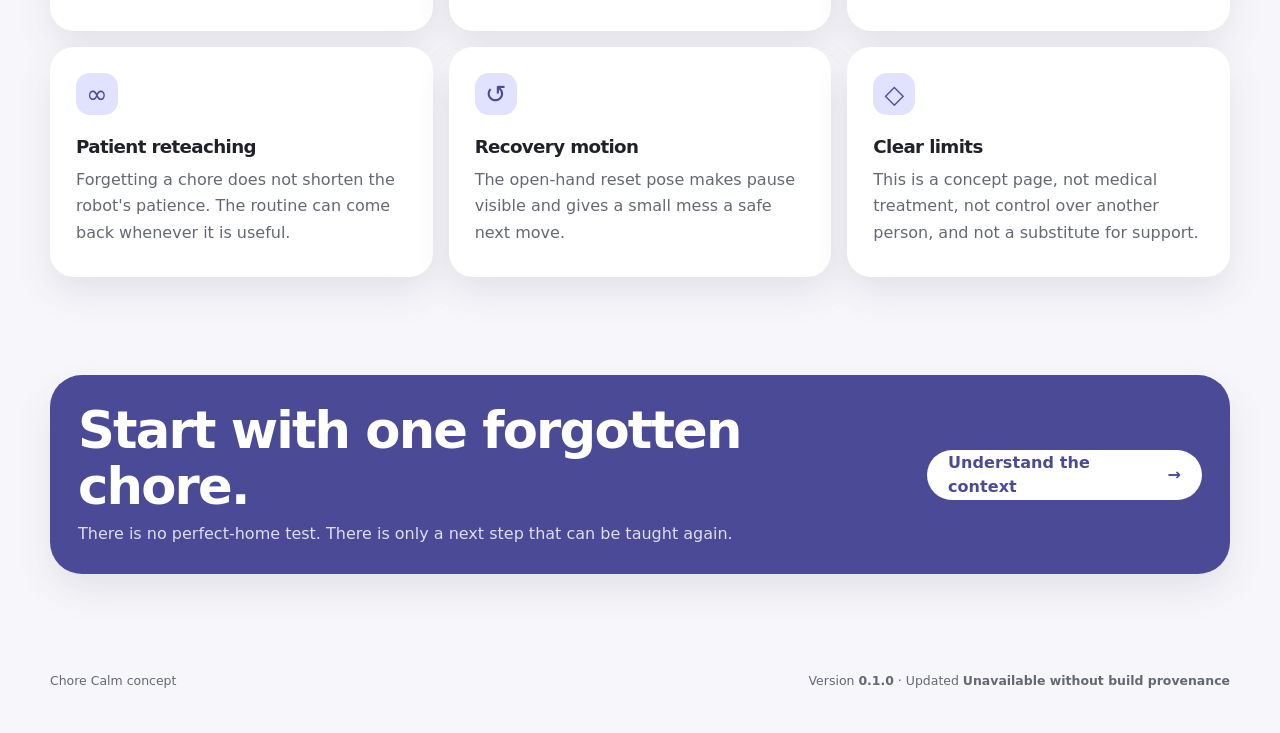
==== commit a342e383: "Use registered primitives for marketing navigation English: Replace marketing anchors with local md-" ====
--- a/about-robot.html
+++ b/about-robot.html
@@ -7,9 +7,9 @@
     <title>Meet the chore companion | Chore Calm</title><link rel="icon" href="favicon.svg" type="image/svg+xml" /><link rel="stylesheet" href="styles.css" />
   </head>
   <body><a class="skip-link" href="#main-content">Skip to content</a><div class="app-shell">
-    <header class="top-bar" aria-label="Page header"><a class="brand" href="index.html" aria-label="Chore Calm home"><span class="brand-mark" aria-hidden="true"><span></span><span></span><span></span></span><span><strong>Chore Calm</strong><small>chore companion concept</small></span></a><nav class="page-nav" aria-label="Marketing pages"><a href="index.html">Home</a><a href="how-it-works.html">How it works</a><a href="adhd-and-chores.html">ADHD and chores</a><a href="calm-promise.html">The calm promise</a><a href="about-robot.html" aria-current="page">Meet the robot</a></nav></header>
+    <header class="top-bar" aria-label="Page header"><md-link class="brand" href="index.html" aria-label="Chore Calm home"><span class="brand-mark" aria-hidden="true"><span></span><span></span><span></span></span><span><strong>Chore Calm</strong><small>chore companion concept</small></span></md-link><nav class="page-nav" aria-label="Marketing pages"><md-link href="index.html">Home</md-link><md-link href="how-it-works.html">How it works</md-link><md-link href="adhd-and-chores.html">ADHD and chores</md-link><md-link href="calm-promise.html">The calm promise</md-link><md-link href="about-robot.html" aria-current="page">Meet the robot</md-link></nav></header>
     <main id="main-content" class="marketing-page" tabindex="-1">
-      <section class="marketing-hero section-wrap" aria-labelledby="robot-title"><div><p class="eyebrow">Meet the concept</p><h1 id="robot-title">A chore robot with a soft voice and a long memory.</h1><p class="hero-lede">The robot remembers the routine so the person does not have to hold every step in mind. It can remind, reteach, pause, and reset. It never becomes another person in the room waiting to be disappointed.</p><div class="hero-actions"><a class="button button-filled" href="index.html">Explore the home page <span aria-hidden="true">→</span></a><a class="button button-tonal" href="how-it-works.html">See the five steps</a></div><div class="provenance-card" aria-label="Page provenance"><div><span class="meta-label">Version</span><strong data-version>0.1.0</strong></div><div><span class="meta-label">Updated at</span><strong data-updated>Unavailable</strong><small class="meta-label" data-timezone>Timezone unavailable</small></div><div><span class="meta-label">Page</span><strong>Meet the robot</strong></div></div></div><div class="marketing-hero-art"><img src="assets/chore-calm-mascot-hero.png" alt="Friendly cream, mint, and coral Chore Calm robot holding a five-step card" /><span class="graphic-badge">Calm by design</span></div></section>
+      <section class="marketing-hero section-wrap" aria-labelledby="robot-title"><div><p class="eyebrow">Meet the concept</p><h1 id="robot-title">A chore robot with a soft voice and a long memory.</h1><p class="hero-lede">The robot remembers the routine so the person does not have to hold every step in mind. It can remind, reteach, pause, and reset. It never becomes another person in the room waiting to be disappointed.</p><div class="hero-actions"><md-button class="button button-filled" href="index.html">Explore the home page <span aria-hidden="true">→</span></md-button><md-button class="button button-tonal" href="how-it-works.html">See the five steps</md-button></div><div class="provenance-card" aria-label="Page provenance"><div><span class="meta-label">Version</span><strong data-version>0.1.0</strong></div><div><span class="meta-label">Updated at</span><strong data-updated>Unavailable</strong><small class="meta-label" data-timezone>Timezone unavailable</small></div><div><span class="meta-label">Page</span><strong>Meet the robot</strong></div></div></div><div class="marketing-hero-art"><img src="assets/chore-calm-mascot-hero.png" alt="Friendly cream, mint, and coral Chore Calm robot holding a five-step card" /><span class="graphic-badge">Calm by design</span></div></section>
       <section class="section-wrap graphics-section" aria-labelledby="details-title"><div class="section-heading"><p class="eyebrow">Designed for the hard minute</p><h2 id="details-title">Lots of visual signals, none of them a panic alarm.</h2></div><div class="marketing-grid">
         <md-card class="marketing-card"><span class="large-icon" aria-hidden="true">◌</span><h3>Soft status</h3><p>Mint, lavender, cream, and coral give the page a clear visual rhythm without turning a missed chore into an emergency.</p></md-card>
         <md-card class="marketing-card"><span class="large-icon" aria-hidden="true">↗</span><h3>Local graphics</h3><p>The mascot, towel, basket, pause pose, and motion accents are bundled locally. No remote image service is required.</p></md-card>
@@ -18,7 +18,7 @@
         <md-card class="marketing-card"><span class="large-icon" aria-hidden="true">↺</span><h3>Recovery motion</h3><p>The open-hand reset pose makes pause visible and gives a small mess a safe next move.</p></md-card>
         <md-card class="marketing-card promise-card-primary"><span class="large-icon" aria-hidden="true">◇</span><h3>Clear limits</h3><p>This is a concept page, not medical treatment, not control over another person, and not a substitute for support.</p></md-card>
       </div></section>
-      <section class="section-wrap marketing-cta"><div><h2>Start with one forgotten chore.</h2><p>There is no perfect-home test. There is only a next step that can be taught again.</p></div><a class="button button-tonal" href="adhd-and-chores.html">Understand the context <span aria-hidden="true">→</span></a></section>
+<section class="section-wrap marketing-cta"><div><h2>Start with one forgotten chore.</h2><p>There is no perfect-home test. There is only a next step that can be taught again.</p></div><md-button class="button button-tonal" href="adhd-and-chores.html">Understand the context <span aria-hidden="true">→</span></md-button></section>
     </main><footer class="footer section-wrap"><span>Chore Calm concept</span><span>Version <strong data-version>0.1.0</strong> · Updated <strong data-updated>unavailable</strong></span></footer>
   </div><script src="build-provenance.js"></script><script src="md3-components.js"></script><script src="marketing-page.js"></script></body>
 </html>
--- a/styles.css
+++ b/styles.css
@@ -51,7 +51,7 @@
 * { box-sizing: border-box; }
 html { scroll-behavior: smooth; }
 body { margin: 0; background: var(--bg); color: var(--ink); }
-button, md-button, md-icon-button, md-step-marker, input, select { font: inherit; }
+button, md-button, md-link, md-icon-button, md-step-marker, input, select { font: inherit; }
 button, md-button, md-icon-button, md-step-marker, select, input[type="range"], input[type="checkbox"], .file-picker { min-height: 48px; }
 button, md-button, md-icon-button, md-step-marker, select, .file-picker { cursor: pointer; }
 button:focus-visible, md-button:focus-visible, md-icon-button:focus-visible, md-step-marker:focus-visible, a:focus-visible, select:focus-visible, input:focus-visible, .file-picker:focus-within { outline: none; box-shadow: var(--focus); }
@@ -99,13 +99,14 @@
 .palette-results md-button:hover, .palette-results md-button[aria-selected="true"] { background: var(--primary-soft); }
 
 /* Marketing pages and registered local Lang gui component surfaces. */
-md-button, md-icon-button { font: inherit; }
-md-button, md-icon-button { display: inline-flex; align-items: center; justify-content: center; cursor: pointer; }
-md-button:focus-visible, md-icon-button:focus-visible { outline: none; box-shadow: var(--focus); }
+md-button, md-link, md-icon-button { font: inherit; }
+md-button, md-link, md-icon-button { display: inline-flex; align-items: center; justify-content: center; cursor: pointer; }
+md-link { color: inherit; text-decoration: none; }
+md-button:focus-visible, md-link:focus-visible, md-icon-button:focus-visible { outline: none; box-shadow: var(--focus); }
 md-card { display: block; }
 .page-nav { display: flex; align-items: center; gap: 8px; flex-wrap: wrap; }
-.page-nav a { padding: 10px 12px; border-radius: 999px; color: var(--muted); text-decoration: none; font-size: .82rem; font-weight: 750; }
-.page-nav a:hover, .page-nav a[aria-current="page"] { color: var(--primary); background: var(--primary-soft); }
+.page-nav md-link { min-height: 48px; padding: 10px 12px; border-radius: 999px; color: var(--muted); font-size: .82rem; font-weight: 750; }
+.page-nav md-link:hover, .page-nav md-link[aria-current="page"] { color: var(--primary); background: var(--primary-soft); }
 .marketing-page { padding-bottom: 70px; }
 .marketing-hero { display: grid; grid-template-columns: minmax(0, 1fr) minmax(320px, .9fr); gap: 58px; align-items: center; padding-block: 78px 64px; }
 .marketing-hero h1 { max-width: 720px; }
@@ -151,4 +152,4 @@
 .marketing-cta p { max-width: 680px; margin-bottom: 0; color: color-mix(in srgb, var(--on-primary) 82%, transparent); }
 .marketing-cta .button-tonal { background: var(--on-primary); color: var(--on-primary-container, var(--primary)); }
 @media (max-width: 880px) { .marketing-hero { grid-template-columns: 1fr; }.graphic-card-large { grid-template-columns: 1fr; }.marketing-grid { grid-template-columns: 1fr 1fr; } }
-@media (max-width: 600px) { .page-nav { width: 100%; justify-content: flex-start; overflow-x: auto; flex-wrap: nowrap; }.page-nav a { flex: 0 0 auto; }.marketing-hero { padding-block: 42px 44px; }.marketing-hero-art { min-height: 340px; }.graphics-grid, .marketing-grid { grid-template-columns: 1fr; }.marketing-cta { align-items: flex-start; flex-direction: column; }.loop-labels { font-size: .63rem; } }
+@media (max-width: 600px) { .page-nav { width: 100%; justify-content: flex-start; overflow-x: auto; overflow-y: hidden; flex-wrap: nowrap; scrollbar-width: thin; scrollbar-color: var(--primary) var(--surface-container); scroll-snap-type: x proximity; }.page-nav md-link { flex: 0 0 auto; scroll-snap-align: start; }.marketing-hero { padding-block: 42px 44px; }.marketing-hero-art { min-height: 340px; }.graphics-grid, .marketing-grid { grid-template-columns: 1fr; }.marketing-cta { align-items: flex-start; flex-direction: column; }.loop-labels { font-size: .63rem; } }
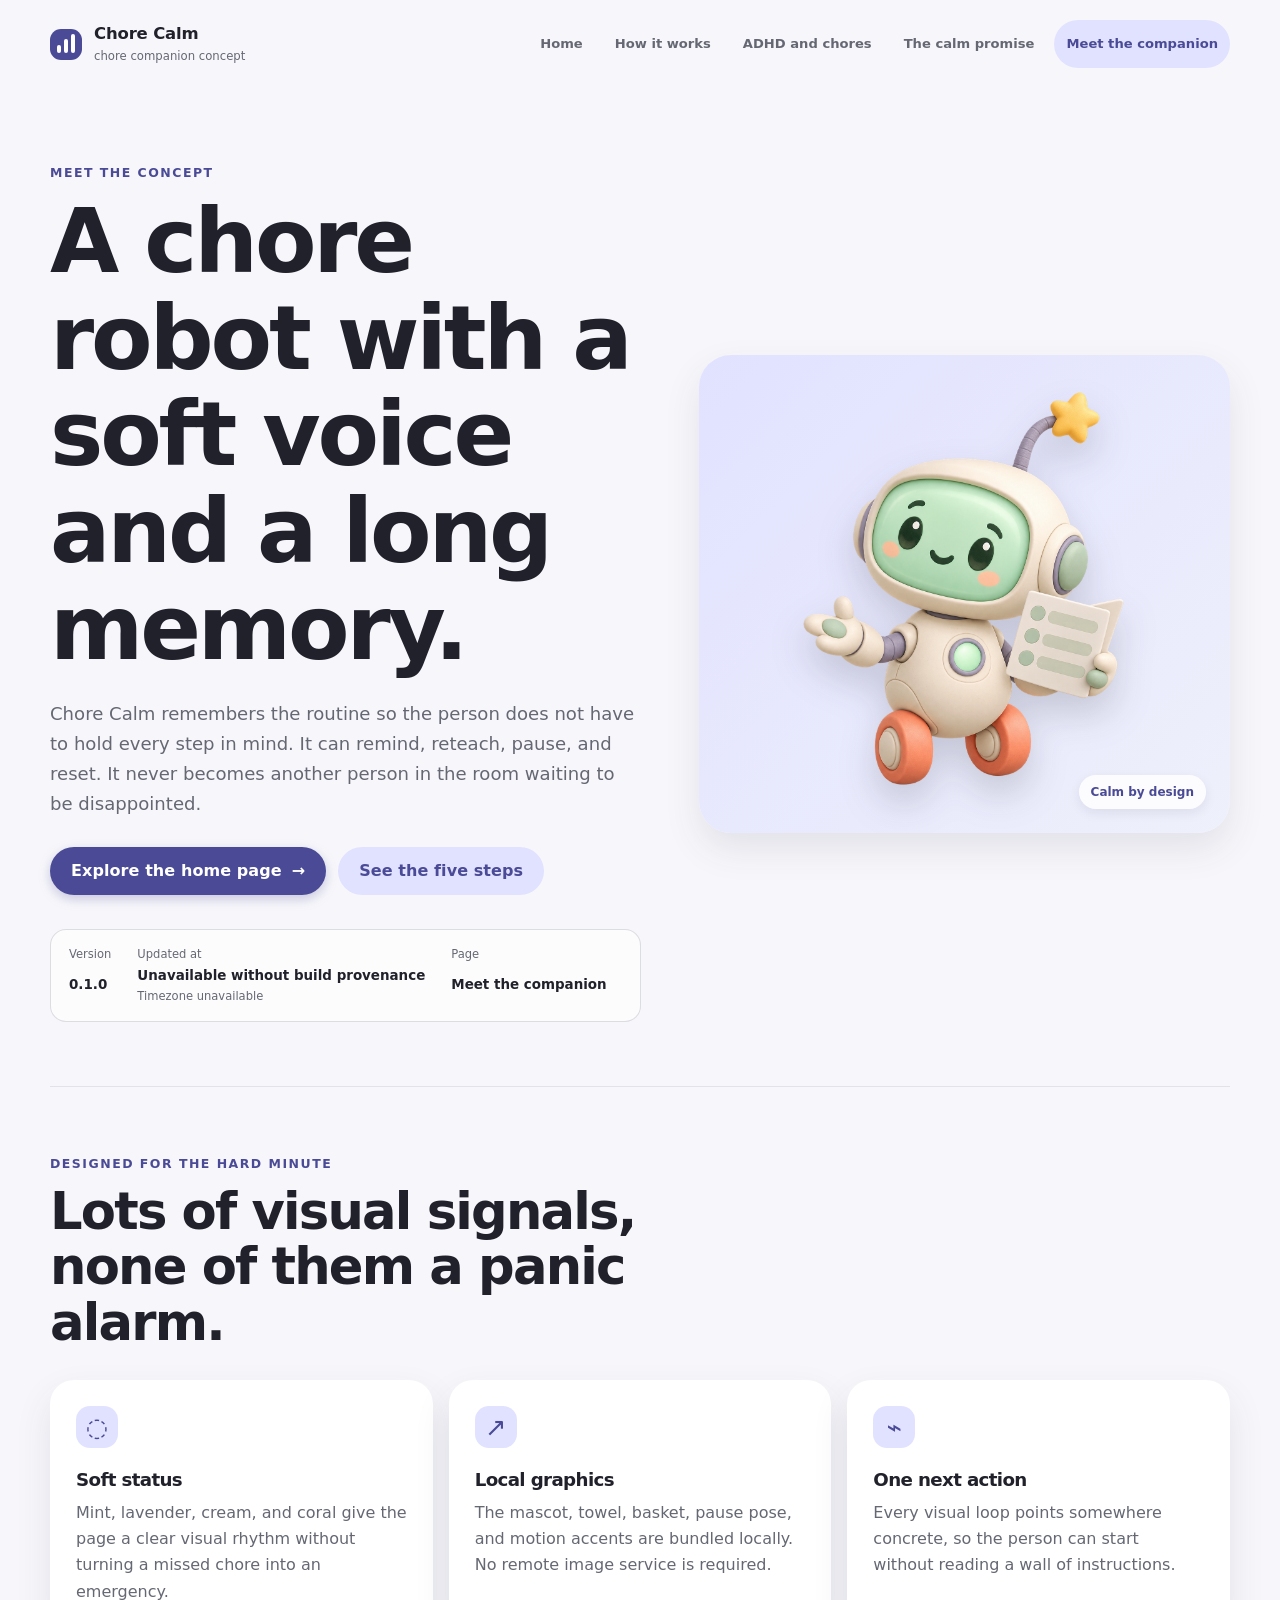
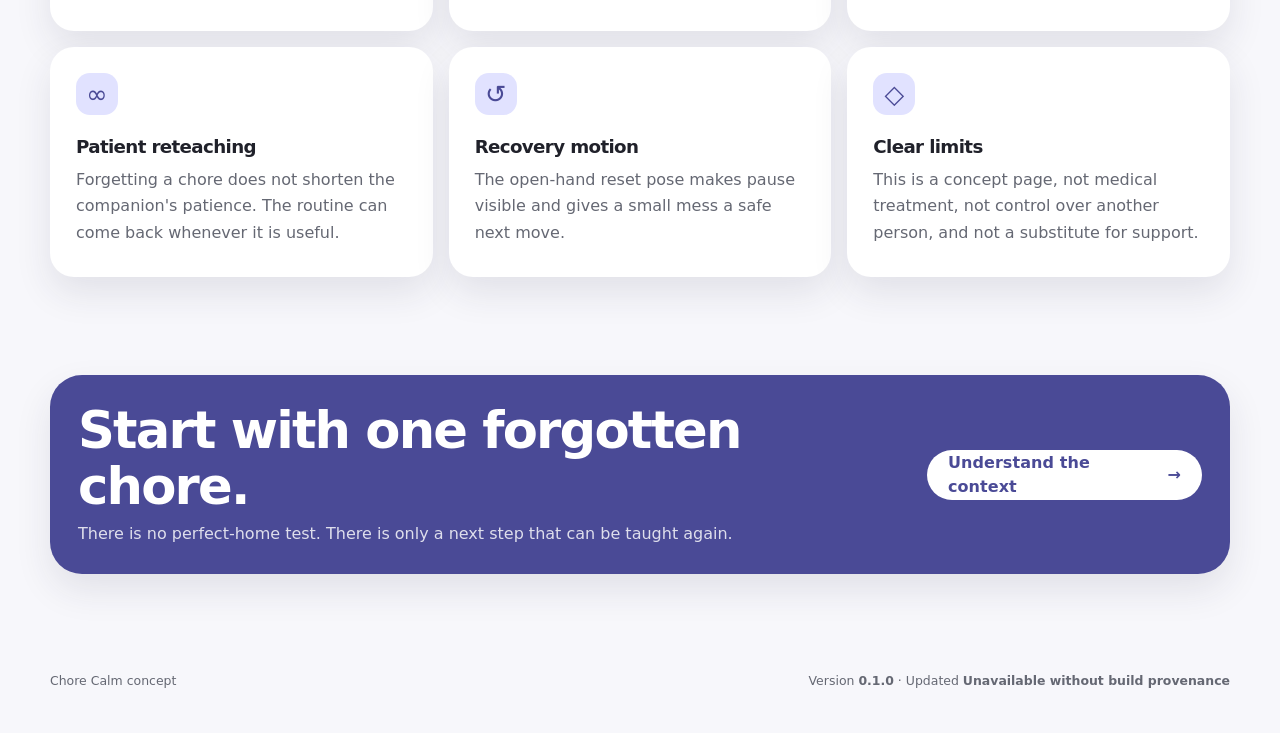
==== commit 60c36063: "Sanitize public companion wording English: Sanitize public companion wording after the full vocabula" ====
--- a/about-robot.html
+++ b/about-robot.html
@@ -7,14 +7,14 @@
     <title>Meet the chore companion | Chore Calm</title><link rel="icon" href="favicon.svg" type="image/svg+xml" /><link rel="stylesheet" href="styles.css" />
   </head>
   <body><a class="skip-link" href="#main-content">Skip to content</a><div class="app-shell">
-    <header class="top-bar" aria-label="Page header"><md-link class="brand" href="index.html" aria-label="Chore Calm home"><span class="brand-mark" aria-hidden="true"><span></span><span></span><span></span></span><span><strong>Chore Calm</strong><small>chore companion concept</small></span></md-link><nav class="page-nav" aria-label="Marketing pages"><md-link href="index.html">Home</md-link><md-link href="how-it-works.html">How it works</md-link><md-link href="adhd-and-chores.html">ADHD and chores</md-link><md-link href="calm-promise.html">The calm promise</md-link><md-link href="about-robot.html" aria-current="page">Meet the robot</md-link></nav></header>
+    <header class="top-bar" aria-label="Page header"><md-link class="brand" href="index.html" aria-label="Chore Calm home"><span class="brand-mark" aria-hidden="true"><span></span><span></span><span></span></span><span><strong>Chore Calm</strong><small>chore companion concept</small></span></md-link><nav class="page-nav" aria-label="Marketing pages"><md-link href="index.html">Home</md-link><md-link href="how-it-works.html">How it works</md-link><md-link href="adhd-and-chores.html">ADHD and chores</md-link><md-link href="calm-promise.html">The calm promise</md-link><md-link href="about-robot.html" aria-current="page">Meet the companion</md-link></nav></header>
     <main id="main-content" class="marketing-page" tabindex="-1">
-      <section class="marketing-hero section-wrap" aria-labelledby="robot-title"><div><p class="eyebrow">Meet the concept</p><h1 id="robot-title">A chore robot with a soft voice and a long memory.</h1><p class="hero-lede">The robot remembers the routine so the person does not have to hold every step in mind. It can remind, reteach, pause, and reset. It never becomes another person in the room waiting to be disappointed.</p><div class="hero-actions"><md-button class="button button-filled" href="index.html">Explore the home page <span aria-hidden="true">→</span></md-button><md-button class="button button-tonal" href="how-it-works.html">See the five steps</md-button></div><div class="provenance-card" aria-label="Page provenance"><div><span class="meta-label">Version</span><strong data-version>0.1.0</strong></div><div><span class="meta-label">Updated at</span><strong data-updated>Unavailable</strong><small class="meta-label" data-timezone>Timezone unavailable</small></div><div><span class="meta-label">Page</span><strong>Meet the robot</strong></div></div></div><div class="marketing-hero-art"><img src="assets/chore-calm-mascot-hero.png" alt="Friendly cream, mint, and coral Chore Calm robot holding a five-step card" /><span class="graphic-badge">Calm by design</span></div></section>
+      <section class="marketing-hero section-wrap" aria-labelledby="robot-title"><div><p class="eyebrow">Meet the concept</p><h1 id="robot-title">A chore robot with a soft voice and a long memory.</h1><p class="hero-lede">Chore Calm remembers the routine so the person does not have to hold every step in mind. It can remind, reteach, pause, and reset. It never becomes another person in the room waiting to be disappointed.</p><div class="hero-actions"><md-button class="button button-filled" href="index.html">Explore the home page <span aria-hidden="true">→</span></md-button><md-button class="button button-tonal" href="how-it-works.html">See the five steps</md-button></div><div class="provenance-card" aria-label="Page provenance"><div><span class="meta-label">Version</span><strong data-version>0.1.0</strong></div><div><span class="meta-label">Updated at</span><strong data-updated>Unavailable</strong><small class="meta-label" data-timezone>Timezone unavailable</small></div><div><span class="meta-label">Page</span><strong>Meet the companion</strong></div></div></div><div class="marketing-hero-art"><img src="assets/chore-calm-mascot-hero.png" alt="Friendly cream, mint, and coral Chore Calm robot holding a five-step card" /><span class="graphic-badge">Calm by design</span></div></section>
       <section class="section-wrap graphics-section" aria-labelledby="details-title"><div class="section-heading"><p class="eyebrow">Designed for the hard minute</p><h2 id="details-title">Lots of visual signals, none of them a panic alarm.</h2></div><div class="marketing-grid">
         <md-card class="marketing-card"><span class="large-icon" aria-hidden="true">◌</span><h3>Soft status</h3><p>Mint, lavender, cream, and coral give the page a clear visual rhythm without turning a missed chore into an emergency.</p></md-card>
         <md-card class="marketing-card"><span class="large-icon" aria-hidden="true">↗</span><h3>Local graphics</h3><p>The mascot, towel, basket, pause pose, and motion accents are bundled locally. No remote image service is required.</p></md-card>
         <md-card class="marketing-card"><span class="large-icon" aria-hidden="true">⌁</span><h3>One next action</h3><p>Every visual loop points somewhere concrete, so the person can start without reading a wall of instructions.</p></md-card>
-        <md-card class="marketing-card"><span class="large-icon" aria-hidden="true">∞</span><h3>Patient reteaching</h3><p>Forgetting a chore does not shorten the robot's patience. The routine can come back whenever it is useful.</p></md-card>
+        <md-card class="marketing-card"><span class="large-icon" aria-hidden="true">∞</span><h3>Patient reteaching</h3><p>Forgetting a chore does not shorten the companion's patience. The routine can come back whenever it is useful.</p></md-card>
         <md-card class="marketing-card"><span class="large-icon" aria-hidden="true">↺</span><h3>Recovery motion</h3><p>The open-hand reset pose makes pause visible and gives a small mess a safe next move.</p></md-card>
         <md-card class="marketing-card promise-card-primary"><span class="large-icon" aria-hidden="true">◇</span><h3>Clear limits</h3><p>This is a concept page, not medical treatment, not control over another person, and not a substitute for support.</p></md-card>
       </div></section>
--- a/styles.css
+++ b/styles.css
@@ -51,10 +51,10 @@
 * { box-sizing: border-box; }
 html { scroll-behavior: smooth; }
 body { margin: 0; background: var(--bg); color: var(--ink); }
-button, md-button, md-link, md-icon-button, md-step-marker, input, select { font: inherit; }
-button, md-button, md-icon-button, md-step-marker, select, input[type="range"], input[type="checkbox"], .file-picker { min-height: 48px; }
-button, md-button, md-icon-button, md-step-marker, select, .file-picker { cursor: pointer; }
-button:focus-visible, md-button:focus-visible, md-icon-button:focus-visible, md-step-marker:focus-visible, a:focus-visible, select:focus-visible, input:focus-visible, .file-picker:focus-within { outline: none; box-shadow: var(--focus); }
+button, md-button, md-link, md-icon-button, md-step-marker, md-select, md-slider, md-switch, md-file-picker, md-search, input, select { font: inherit; }
+button, md-button, md-icon-button, md-step-marker, md-select, md-slider, md-switch, md-file-picker, md-search, select, input[type="range"], input[type="checkbox"], .file-picker { min-height: 48px; }
+button, md-button, md-icon-button, md-step-marker, md-select, md-slider, md-switch, md-file-picker, md-search, select, .file-picker { cursor: pointer; }
+button:focus-visible, md-button:focus-visible, md-link:focus-visible, md-icon-button:focus-visible, md-step-marker:focus-visible, md-select:focus-visible, md-slider:focus-visible, md-switch:focus-visible, md-file-picker:focus-visible, md-search:focus-visible, a:focus-visible, select:focus-visible, input:focus-visible, .file-picker:focus-within { outline: none; box-shadow: var(--focus); }
 a { color: inherit; }
 .skip-link { position: fixed; z-index: 20; left: 16px; top: -60px; padding: 12px 16px; background: var(--primary); color: var(--on-primary); border-radius: 12px; text-decoration: none; }
 .skip-link:focus { top: 16px; }
@@ -78,8 +78,8 @@
 .provenance-card { display: flex; flex-wrap: wrap; gap: 17px 26px; padding: 16px 18px; border: 1px solid color-mix(in srgb, var(--outline) 24%, transparent); border-radius: var(--radius-md); background: color-mix(in srgb, var(--surface) 60%, transparent); }.provenance-card > div { display: grid; gap: 2px; }.meta-label { color: var(--muted); font-size: 0.72rem; }.provenance-card strong { font-size: 0.84rem; font-weight: 700; }
 .hero-visual { display: grid; place-items: center; }.orbital-card { width: min(100%, 500px); overflow: hidden; border: 1px solid color-mix(in srgb, var(--outline) 18%, transparent); border-radius: var(--radius-xl); background: var(--surface-container); box-shadow: var(--shadow); }.orbital-label, .orbital-footer { display: flex; align-items: center; justify-content: space-between; padding: 20px 24px; color: var(--muted); font-size: 0.83rem; }.orbital-label { color: var(--ink); font-weight: 750; }.status-dot { display: inline-block; width: 9px; height: 9px; margin-right: 8px; border-radius: 50%; background: var(--success); box-shadow: 0 0 0 5px color-mix(in srgb, var(--success) 16%, transparent); }.orbital-art { display: block; width: 100%; height: auto; padding: 0 20px; }.orbit-path { fill: none; stroke: var(--primary); stroke-dasharray: 7 12; stroke-linecap: round; stroke-width: 3; opacity: .72; animation: draw-path 4s ease-in-out infinite alternate; }.path-node { fill: var(--surface); stroke: var(--primary); stroke-width: 4; animation: node-breathe 2.6s ease-in-out infinite; }.node-two { animation-delay: .25s; }.node-three { animation-delay: .5s; }.node-four { animation-delay: .75s; }.node-five { animation-delay: 1s; }.robot { transform-box: fill-box; transform-origin: center; animation: robot-float 3.8s ease-in-out infinite; }.robot-shadow { fill: color-mix(in srgb, var(--ink) 15%, transparent); }.robot-body { fill: var(--primary); }.robot-head { fill: var(--surface); stroke: var(--primary); stroke-width: 4; }.robot-eye { fill: var(--primary); }.robot-smile, .robot-antenna, .robot-arm { fill: none; stroke: var(--primary); stroke-linecap: round; stroke-width: 4; }.robot-light { fill: var(--tertiary); }.sparkle path { fill: none; stroke: var(--tertiary); stroke-linecap: round; stroke-width: 4; }.sparkle-one { animation: sparkle 2.5s ease-in-out infinite; }.sparkle-two { animation: sparkle 2.5s ease-in-out .8s infinite; }
 .promise-section, .story-section, .controls-section, .closing-section { padding-block: 82px; }.promise-section { border-top: 1px solid color-mix(in srgb, var(--outline) 16%, transparent); }.section-heading { max-width: 700px; margin-bottom: 30px; }.promise-grid { display: grid; grid-template-columns: repeat(3, 1fr); gap: 16px; }.promise-card { min-height: 270px; padding: 28px; border-radius: var(--radius-lg); background: var(--surface); box-shadow: 0 2px 2px color-mix(in srgb, var(--ink) 5%, transparent); }.promise-card-primary { background: var(--tertiary-soft); }.promise-card p { color: var(--muted); line-height: 1.65; }.promise-card-primary p { color: color-mix(in srgb, var(--ink) 76%, transparent); }.large-icon { display: inline-grid; place-items: center; width: 42px; height: 42px; margin-bottom: 22px; border-radius: 14px; background: var(--primary-soft); color: var(--primary); font-size: 1.6rem; }.boundary-note { padding-top: 16px; border-top: 1px solid color-mix(in srgb, var(--ink) 18%, transparent); font-size: .92rem; }
-.story-section { border-top: 1px solid color-mix(in srgb, var(--outline) 16%, transparent); }.story-header { display: flex; align-items: end; justify-content: space-between; gap: 24px; }.story-tools { display: flex; align-items: center; flex-wrap: wrap; justify-content: end; gap: 14px; }.switch-label { display: inline-flex; align-items: center; gap: 9px; min-height: 48px; color: var(--ink); font-size: .88rem; font-weight: 700; }.switch-label input { position: absolute; width: 1px; height: 1px; opacity: .01; }.switch-track { position: relative; display: inline-block; width: 42px; height: 24px; padding: 3px; border-radius: 99px; background: var(--outline); transition: background .2s ease; }.switch-track span { display: block; width: 18px; height: 18px; border-radius: 50%; background: white; transition: transform .2s ease; }.switch-label input:checked + .switch-track { background: var(--primary); }.switch-label input:checked + .switch-track span { transform: translateX(18px); }
-.scenario-bar { display: flex; align-items: end; gap: 22px; margin-top: 28px; padding: 20px; border-radius: var(--radius-md); background: var(--surface-container); }.scenario-bar label { display: grid; gap: 6px; min-width: min(100%, 285px); }.field-label { color: var(--muted); font-size: .76rem; font-weight: 800; text-transform: uppercase; letter-spacing: .08em; }.scenario-bar select, .field-row select { width: 100%; min-height: 48px; padding: 0 14px; border: 1px solid var(--outline); border-radius: 11px; background: var(--surface); color: var(--ink); }.scenario-bar p { margin: 0; color: var(--muted); font-size: .95rem; }
+.story-section { border-top: 1px solid color-mix(in srgb, var(--outline) 16%, transparent); }.story-header { display: flex; align-items: end; justify-content: space-between; gap: 24px; }.story-tools { display: flex; align-items: center; flex-wrap: wrap; justify-content: end; gap: 14px; }.switch-label { display: inline-flex; align-items: center; gap: 9px; min-height: 48px; color: var(--ink); font-size: .88rem; font-weight: 700; }.switch-label md-switch { flex: 0 0 42px; }
+.scenario-bar { display: flex; align-items: end; gap: 22px; margin-top: 28px; padding: 20px; border-radius: var(--radius-md); background: var(--surface-container); }.scenario-bar label { display: grid; gap: 6px; min-width: min(100%, 285px); }.field-label { color: var(--muted); font-size: .76rem; font-weight: 800; text-transform: uppercase; letter-spacing: .08em; }.scenario-bar md-select, .field-row md-select { width: 100%; min-height: 48px; }.scenario-bar p { margin: 0; color: var(--muted); font-size: .95rem; }
 .story-layout { display: grid; grid-template-columns: minmax(0, 1fr) 330px; gap: 54px; align-items: start; margin-top: 38px; }.story-rail { position: relative; }.rail-line { position: absolute; left: 20px; top: 22px; bottom: 22px; width: 2px; background: color-mix(in srgb, var(--primary) 24%, transparent); }.story-steps { display: grid; gap: 12px; position: relative; list-style: none; margin: 0; padding: 0; }.story-step { display: grid; grid-template-columns: 42px 1fr; gap: 18px; align-items: start; min-height: 104px; padding: 12px 14px 18px 0; border-radius: 18px; transition: background .28s ease, transform .28s ease; }.story-step.is-current { background: var(--surface); transform: translateX(5px); }.step-marker { display: grid; place-items: center; width: 42px; height: 42px; border: 3px solid var(--primary); border-radius: 50%; background: var(--bg); color: var(--primary); font-weight: 800; z-index: 1; }.story-step.is-current .step-marker { background: var(--primary); color: var(--on-primary); box-shadow: 0 0 0 6px var(--primary-soft); }.story-step h3 { margin: 0 0 5px; font-size: 1.15rem; }.story-step p { max-width: 620px; margin: 0; color: var(--muted); }.story-step .secondary-copy { display: none; margin-top: 4px; font-size: .9rem; }.lang-zh .primary-copy { display: none; }.lang-zh .secondary-copy { display: block; }.lang-bilingual .secondary-copy { display: block; }
 .narration-card { position: sticky; top: 22px; padding: 24px; border-radius: var(--radius-lg); background: var(--primary); color: var(--on-primary); box-shadow: var(--shadow); }.narration-topline { color: color-mix(in srgb, var(--on-primary) 76%, transparent); font-size: .8rem; font-weight: 750; }.narration-card .status-dot { background: #b5efc6; box-shadow: 0 0 0 5px rgba(181,239,198,.16); }.narration-card p { min-height: 130px; margin: 28px 0 24px; font-size: 1.25rem; font-weight: 700; line-height: 1.35; }.narration-progress { height: 6px; overflow: hidden; border-radius: 99px; background: color-mix(in srgb, var(--on-primary) 26%, transparent); }.narration-progress span { display: block; width: 20%; height: 100%; border-radius: inherit; background: var(--on-primary); transition: width .3s ease; }.narration-footer { display: flex; align-items: center; justify-content: space-between; gap: 12px; margin-top: 14px; color: color-mix(in srgb, var(--on-primary) 82%, transparent); font-size: .83rem; }.narration-footer .text-button { color: var(--on-primary); }
 .controls-section { border-top: 1px solid color-mix(in srgb, var(--outline) 16%, transparent); }.control-grid { display: grid; grid-template-columns: repeat(3, 1fr); gap: 16px; }.control-card { display: flex; gap: 18px; padding: 24px; border-radius: var(--radius-lg); background: var(--surface); }.control-card p { margin-bottom: 0; color: var(--muted); font-size: .93rem; line-height: 1.6; }.control-card-icon { display: grid; place-items: center; flex: 0 0 42px; width: 42px; height: 42px; border-radius: 13px; background: var(--surface-container); color: var(--primary); font-size: 1.45rem; }.closing-section { padding-top: 24px; }.closing-card { display: flex; align-items: center; justify-content: space-between; gap: 32px; padding: 44px; border-radius: var(--radius-xl); background: var(--surface-container); }.closing-card p:not(.eyebrow) { max-width: 700px; margin: 0; color: var(--muted); line-height: 1.7; }.footer { display: flex; justify-content: space-between; gap: 20px; padding-block: 28px 42px; color: var(--muted); font-size: .78rem; }
@@ -98,13 +98,20 @@
 .palette-results md-button { display: flex; align-items: center; justify-content: space-between; width: 100%; min-height: 54px; padding: 0 14px; border: 0; border-radius: 12px; background: transparent; color: var(--ink); text-align: left; }
 .palette-results md-button:hover, .palette-results md-button[aria-selected="true"] { background: var(--primary-soft); }
 
-/* Marketing pages and registered local Lang gui component surfaces. */
+/* Registered form primitives keep browser internals inside their design-system surfaces. */
+md-select, md-slider, md-search { display: block; width: 100%; }
+md-select, md-slider, md-search, md-file-picker { min-height: 48px; }
+md-switch, md-file-picker { display: inline-flex; align-items: center; }
+.field-row md-slider, .field-row md-select { width: 100%; }
+.palette-search md-search { min-height: 52px; }
+
+/* Marketing pages and registered local Material Design 3 component surfaces. */
 md-button, md-link, md-icon-button { font: inherit; }
 md-button, md-link, md-icon-button { display: inline-flex; align-items: center; justify-content: center; cursor: pointer; }
 md-link { color: inherit; text-decoration: none; }
 md-button:focus-visible, md-link:focus-visible, md-icon-button:focus-visible { outline: none; box-shadow: var(--focus); }
 md-card { display: block; }
-.page-nav { display: flex; align-items: center; gap: 8px; flex-wrap: wrap; }
+.page-nav { display: flex; align-items: center; gap: 8px; flex-wrap: nowrap; min-width: 0; max-width: 100%; overflow-x: auto; overflow-y: hidden; white-space: nowrap; scrollbar-width: thin; scrollbar-color: var(--primary) var(--surface-container); }
 .page-nav md-link { min-height: 48px; padding: 10px 12px; border-radius: 999px; color: var(--muted); font-size: .82rem; font-weight: 750; }
 .page-nav md-link:hover, .page-nav md-link[aria-current="page"] { color: var(--primary); background: var(--primary-soft); }
 .marketing-page { padding-bottom: 70px; }
